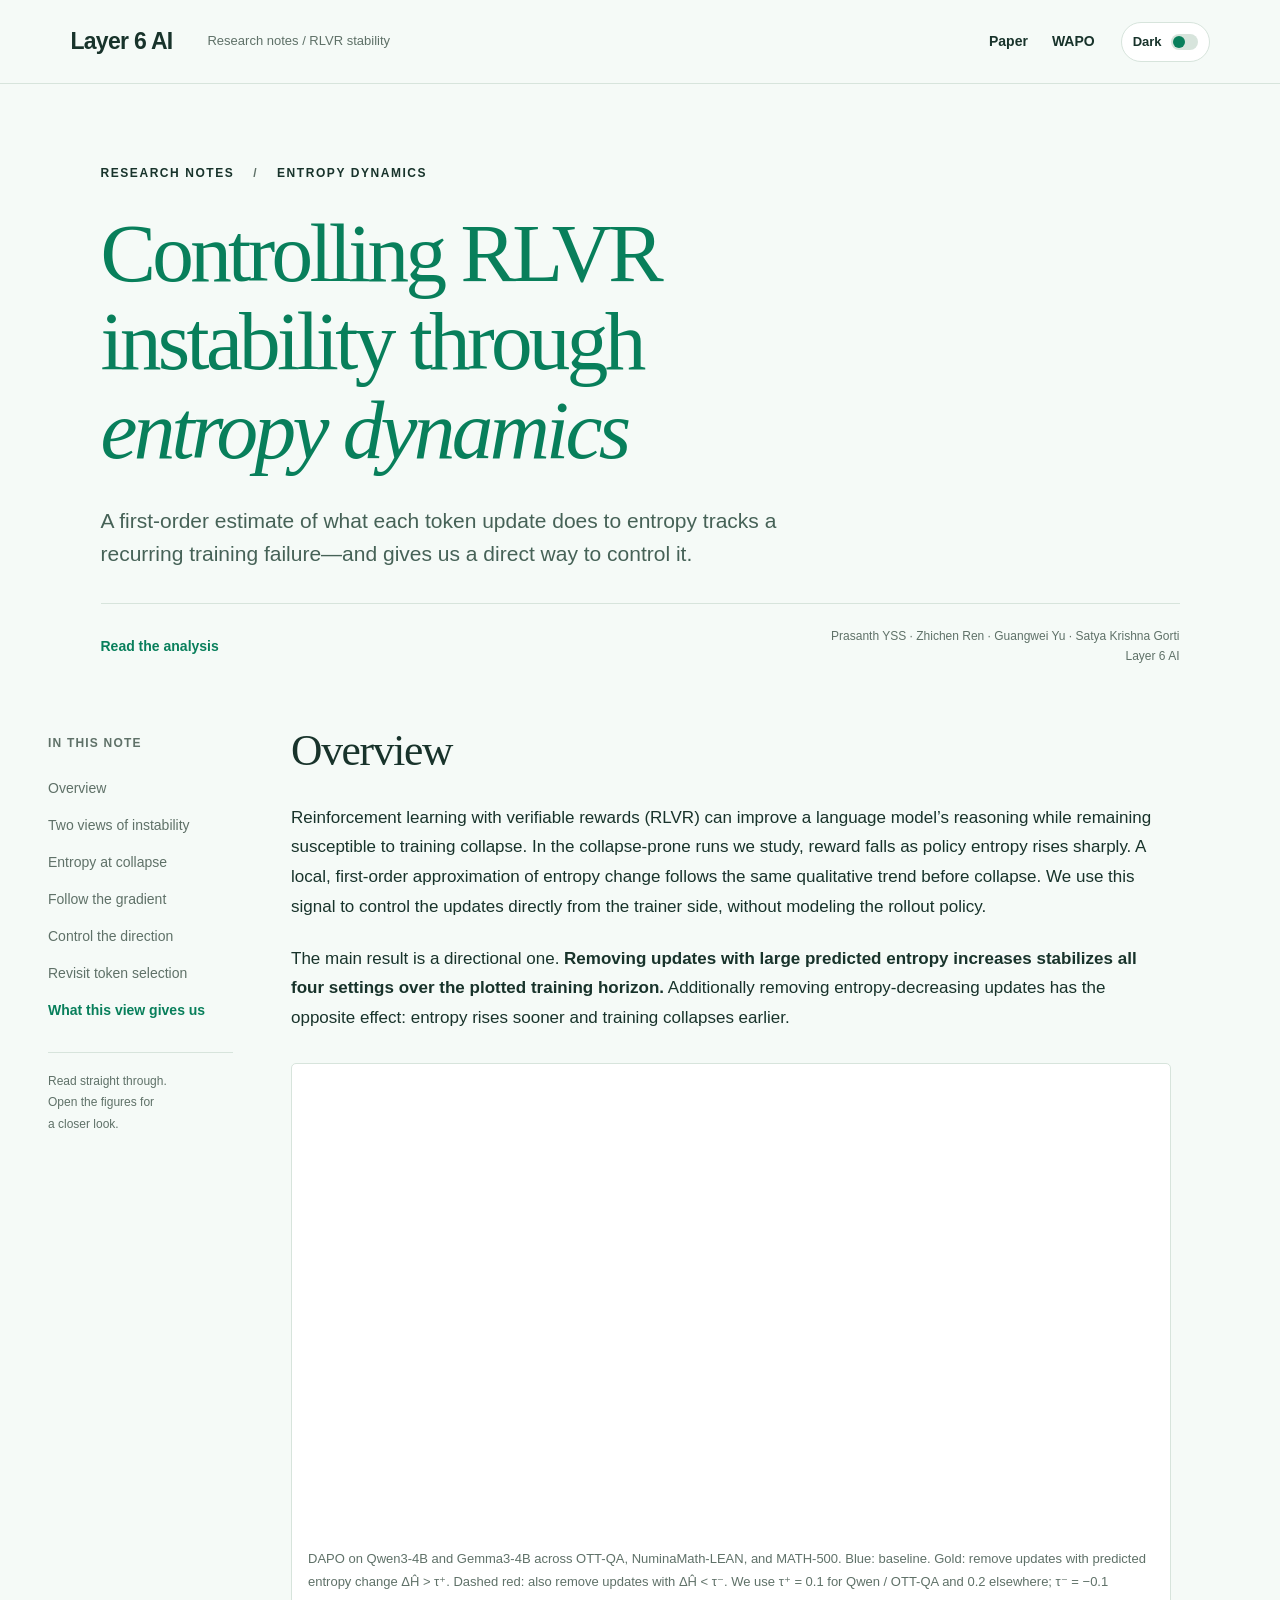
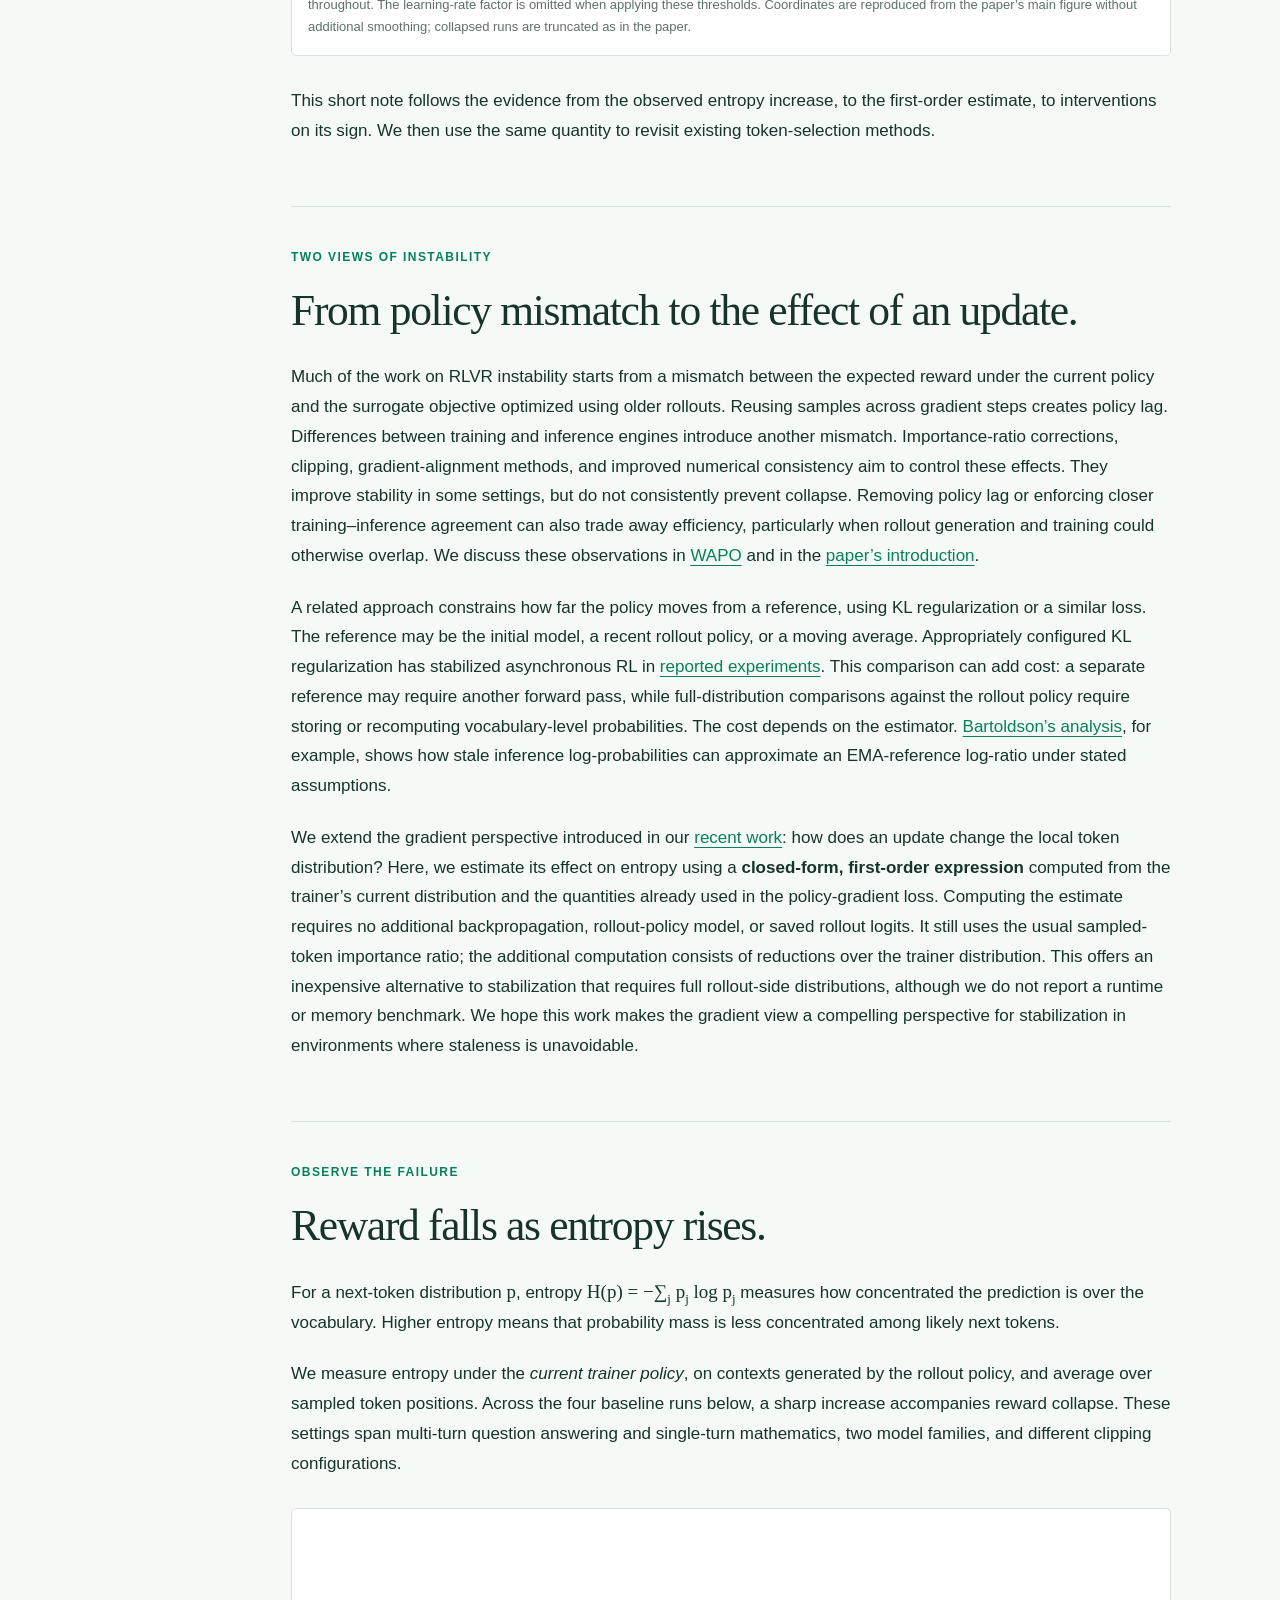
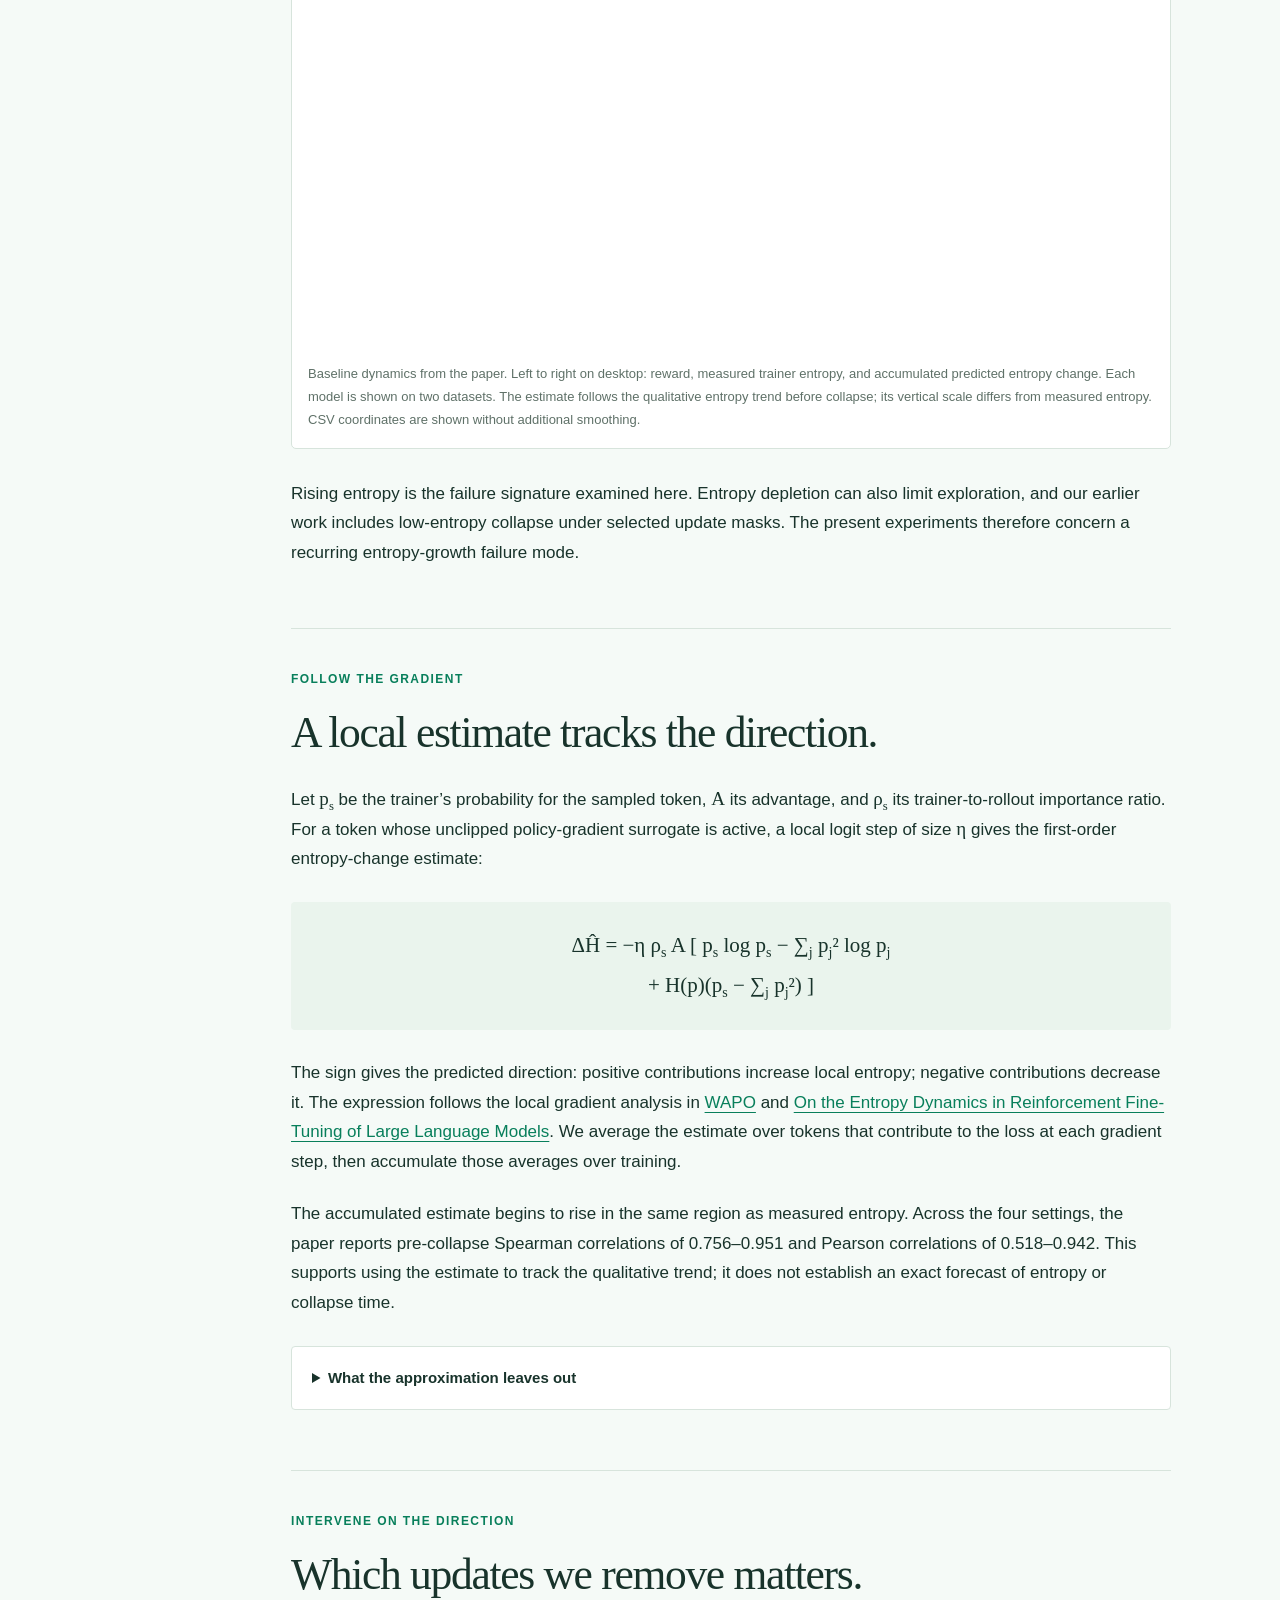
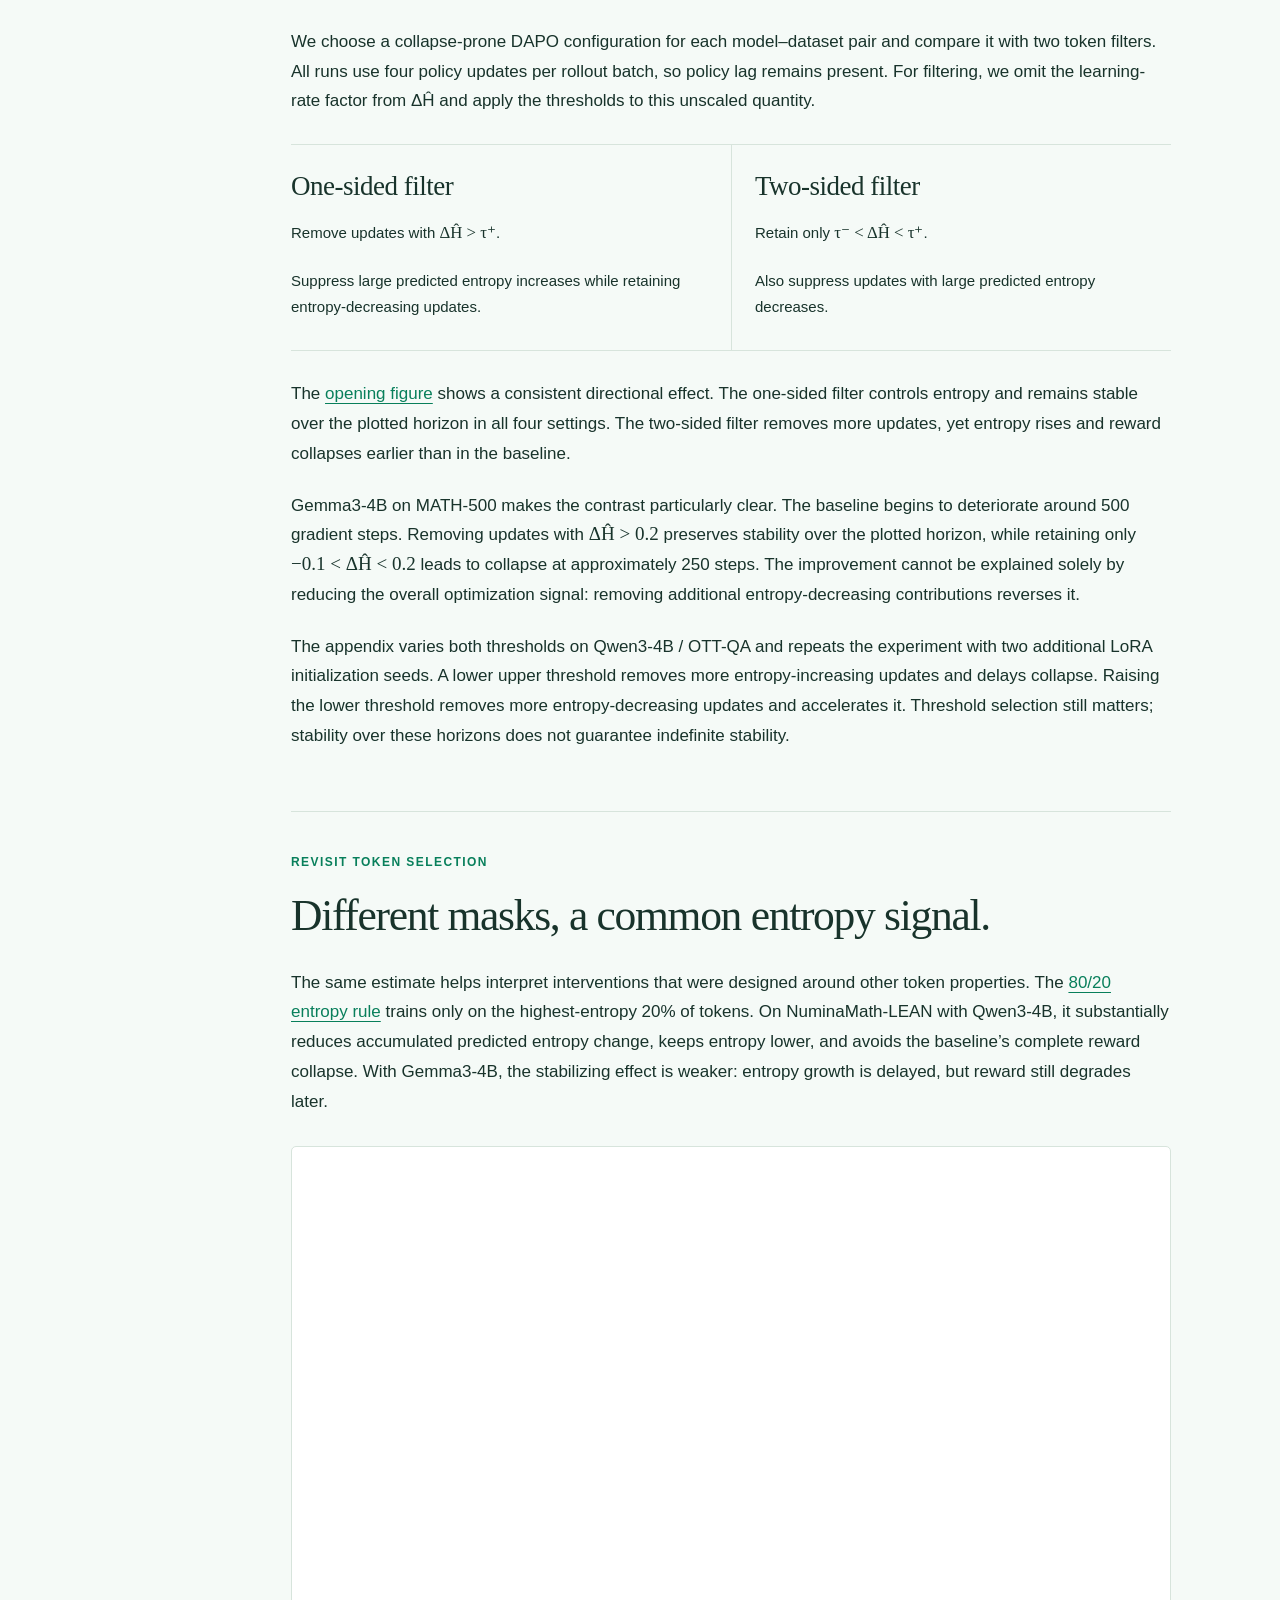
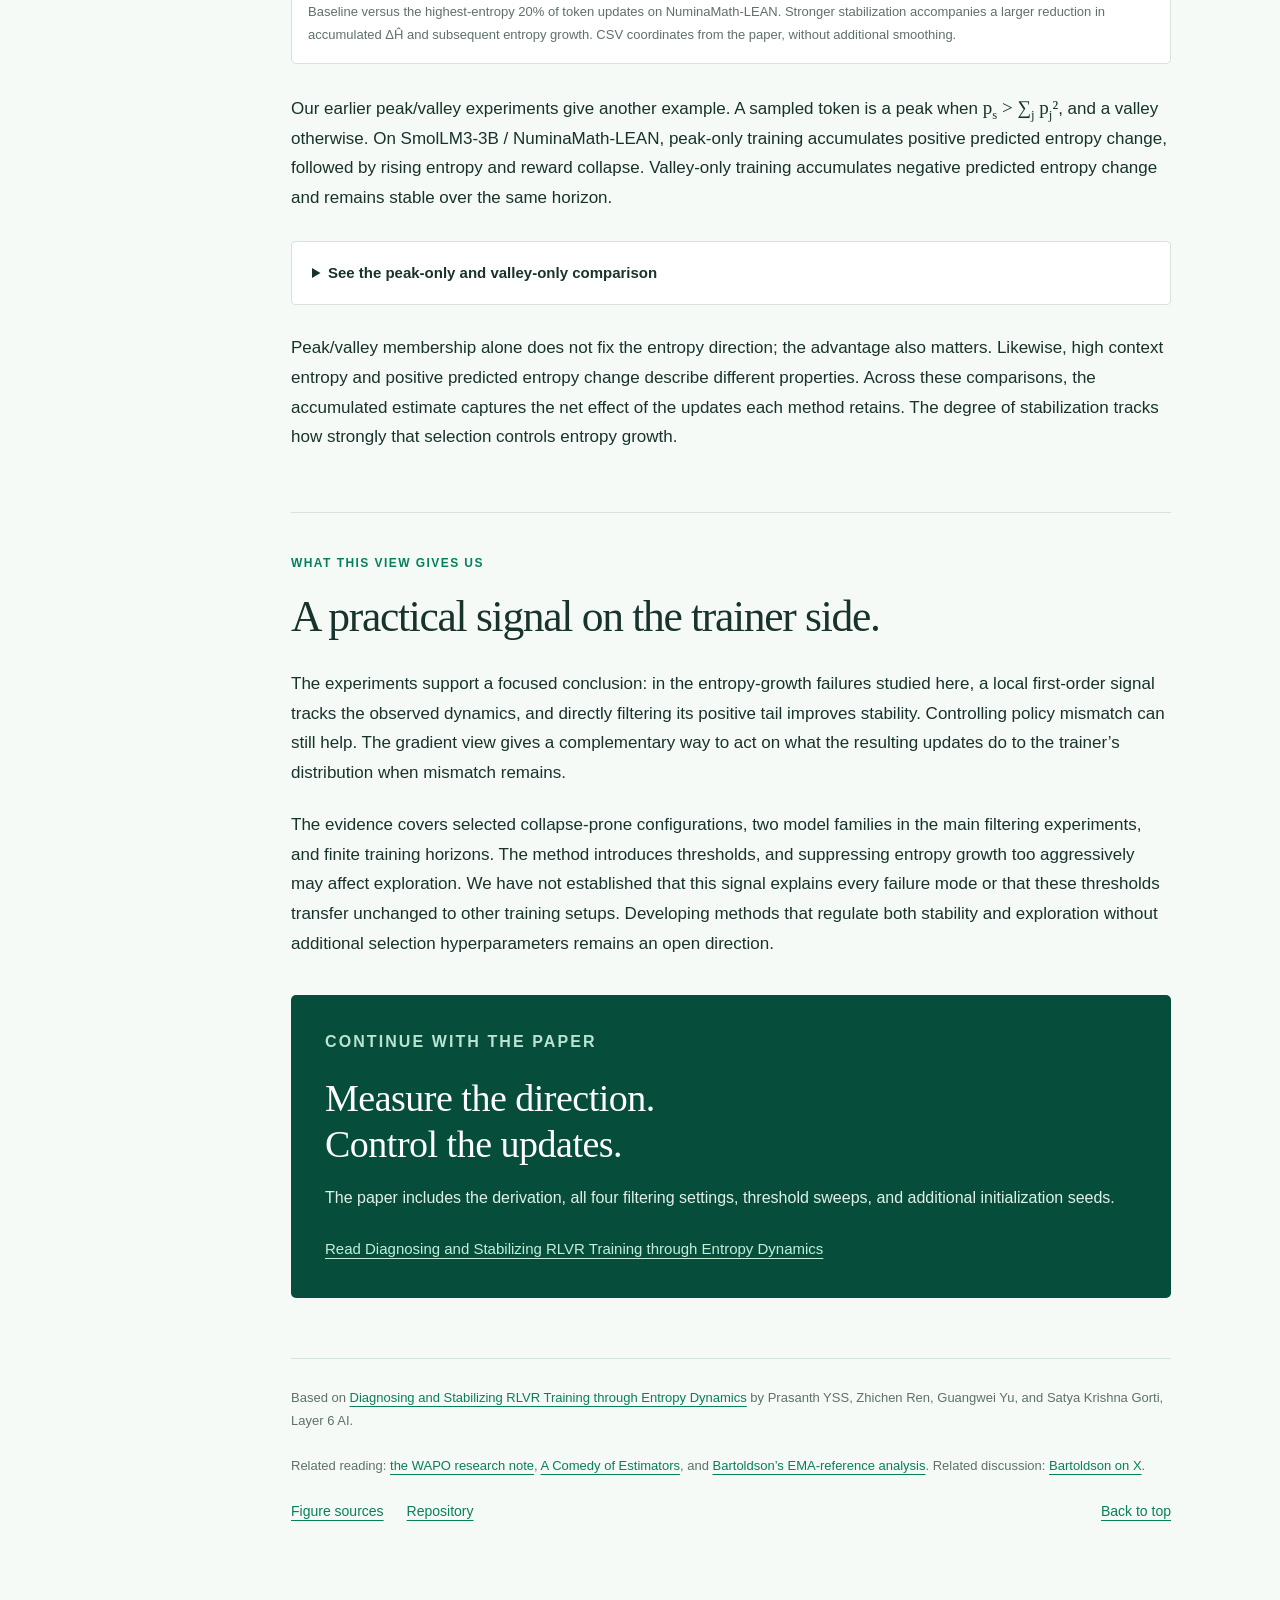
==== docs/entropy_control/index.html @ 4741f660 "Add entropy dynamics research blog post" ====
<!DOCTYPE html>
<html lang="en">
<head>
  <meta charset="utf-8">
  <meta name="viewport" content="width=device-width, initial-scale=1">
  <meta name="theme-color" content="#f5faf7">
  <meta name="description" content="A local, first-order entropy-change estimate tracks a recurring RLVR failure mode and gives a direct way to control it from the trainer side.">
  <meta property="og:title" content="Controlling RLVR instability through entropy dynamics · Layer 6 AI">
  <meta property="og:description" content="Measure what token updates do to entropy, then intervene on the updates that destabilize training.">
  <title>Controlling RLVR instability through entropy dynamics · Layer 6 AI</title>
  <script src="theme.js"></script>
  <link rel="stylesheet" href="styles.css">
  <script defer src="script.js"></script>
</head>
<body>
<a class="skip-link" href="#story">Skip to the story</a>
<header class="site-header">
  <a class="wordmark" href="#top" aria-label="Entropy dynamics home">Layer 6 AI</a>
  <span class="header-note">Research notes / RLVR stability</span>
  <div class="header-actions">
    <nav aria-label="Resources"><a href="assets/paper.pdf">Paper</a><a href="../wapo_page/">WAPO</a></nav>
    <button class="theme-toggle" id="theme-toggle" type="button" role="switch" aria-label="Dark mode" aria-checked="false" hidden>Dark <span aria-hidden="true" class="theme-toggle-track"></span></button>
  </div>
</header>
<div class="reading-progress" aria-hidden="true"><div id="progress"></div></div>
<main id="top">
  <div class="hero">
    <p class="eyebrow">RESEARCH NOTES <span>/</span> ENTROPY DYNAMICS</p>
    <h1>Controlling RLVR<br>instability through<br><em>entropy dynamics</em></h1>
    <p class="standfirst">A first-order estimate of what each token update does to entropy tracks a recurring training failure—and gives us a direct way to control it.</p>
    <div class="hero-bottom"><a class="text-link" href="#overview">Read the analysis</a><span>Prasanth YSS · Zhichen Ren · Guangwei Yu · Satya Krishna Gorti<br>Layer 6 AI</span></div>
  </div>
  <div class="page-grid" id="story">
    <aside class="story-nav">
      <nav aria-label="Story sections">
        <p>IN THIS NOTE</p>
        <a href="#overview">Overview</a>
        <a href="#background">Two views of instability</a>
        <a href="#collapse">Entropy at collapse</a>
        <a href="#estimate">Follow the gradient</a>
        <a href="#control">Control the direction</a>
        <a href="#existing-methods">Revisit token selection</a>
        <a href="#discussion">What this view gives us</a>
      </nav>
      <p class="nav-foot">Read straight through.<br>Open the figures for<br>a closer look.</p>
    </aside>
    <article>
      <section id="overview" class="overview" aria-labelledby="overview-title">
        <h2 id="overview-title">Overview</h2>
        <p>Reinforcement learning with verifiable rewards (RLVR) can improve a language model’s reasoning while remaining susceptible to training collapse. In the collapse-prone runs we study, reward falls as policy entropy rises sharply. A local, first-order approximation of entropy change follows the same qualitative trend before collapse. We use this signal to control the updates directly from the trainer side, without modeling the rollout policy.</p>
        <p>The main result is a directional one. <strong>Removing updates with large predicted entropy increases stabilizes all four settings over the plotted training horizon.</strong> Additionally removing entropy-decreasing updates has the opposite effect: entropy rises sooner and training collapses earlier.</p>
        <figure id="main-result">
          <a class="figure-link" href="assets/figures/thresholds.svg" target="_blank" rel="noreferrer" aria-label="Open all four threshold experiments at full size">
            <picture><source media="(max-width: 650px)" srcset="assets/figures/thresholds-mobile.svg"><img src="assets/figures/thresholds.svg" width="1400" height="750" fetchpriority="high" alt="Reward and trainer entropy in four DAPO settings. The one-sided filter preserves reward and controls entropy, while the two-sided filter collapses earlier than the baseline."></picture>
          </a>
          <figcaption>DAPO on Qwen3-4B and Gemma3-4B across OTT-QA, NuminaMath-LEAN, and MATH-500. Blue: baseline. Gold: remove updates with predicted entropy change ΔĤ &gt; τ⁺. Dashed red: also remove updates with ΔĤ &lt; τ⁻. We use τ⁺ = 0.1 for Qwen / OTT-QA and 0.2 elsewhere; τ⁻ = −0.1 throughout. The learning-rate factor is omitted when applying these thresholds. Coordinates are reproduced from the paper’s main figure without additional smoothing; collapsed runs are truncated as in the paper.</figcaption>
        </figure>
        <p>This short note follows the evidence from the observed entropy increase, to the first-order estimate, to interventions on its sign. We then use the same quantity to revisit existing token-selection methods.</p>
      </section>

      <section id="background" class="chapter" aria-labelledby="background-title">
        <p class="chapter-label">TWO VIEWS OF INSTABILITY</p>
        <h2 id="background-title">From policy mismatch to the effect of an update.</h2>
        <p>Much of the work on RLVR instability starts from a mismatch between the expected reward under the current policy and the surrogate objective optimized using older rollouts. Reusing samples across gradient steps creates policy lag. Differences between training and inference engines introduce another mismatch. Importance-ratio corrections, clipping, gradient-alignment methods, and improved numerical consistency aim to control these effects. They improve stability in some settings, but do not consistently prevent collapse. Removing policy lag or enforcing closer training–inference agreement can also trade away efficiency, particularly when rollout generation and training could otherwise overlap. We discuss these observations in <a href="../wapo_page/#background">WAPO</a> and in the <a href="assets/paper.pdf#page=1">paper’s introduction</a>.</p>
        <p>A related approach constrains how far the policy moves from a reference, using KL regularization or a similar loss. The reference may be the initial model, a recent rollout policy, or a moving average. Appropriately configured KL regularization has stabilized asynchronous RL in <a href="https://arxiv.org/abs/2512.21852">reported experiments</a>. This comparison can add cost: a separate reference may require another forward pass, while full-distribution comparisons against the rollout policy require storing or recomputing vocabulary-level probabilities. The cost depends on the estimator. <a href="https://brianbartoldson.wordpress.com/2026/05/04/cheaply-approximating-kl-against-an-ema-an-async-rl-hack/">Bartoldson’s analysis</a>, for example, shows how stale inference log-probabilities can approximate an EMA-reference log-ratio under stated assumptions.</p>
        <p>We extend the gradient perspective introduced in our <a href="../wapo_page/">recent work</a>: how does an update change the local token distribution? Here, we estimate its effect on entropy using a <strong>closed-form, first-order expression</strong> computed from the trainer’s current distribution and the quantities already used in the policy-gradient loss. Computing the estimate requires no additional backpropagation, rollout-policy model, or saved rollout logits. It still uses the usual sampled-token importance ratio; the additional computation consists of reductions over the trainer distribution. This offers an inexpensive alternative to stabilization that requires full rollout-side distributions, although we do not report a runtime or memory benchmark. We hope this work makes the gradient view a compelling perspective for stabilization in environments where staleness is unavoidable.</p>
      </section>

      <section id="collapse" class="chapter" aria-labelledby="collapse-title">
        <p class="chapter-label">OBSERVE THE FAILURE</p>
        <h2 id="collapse-title">Reward falls as entropy rises.</h2>
        <p>For a next-token distribution <span class="inline-math">p</span>, entropy <span class="inline-math">H(p) = −∑<sub>j</sub> p<sub>j</sub> log p<sub>j</sub></span> measures how concentrated the prediction is over the vocabulary. Higher entropy means that probability mass is less concentrated among likely next tokens.</p>
        <p>We measure entropy under the <em>current trainer policy</em>, on contexts generated by the rollout policy, and average over sampled token positions. Across the four baseline runs below, a sharp increase accompanies reward collapse. These settings span multi-turn question answering and single-turn mathematics, two model families, and different clipping configurations.</p>
        <figure>
          <a class="figure-link" href="assets/figures/dynamics.svg" target="_blank" rel="noreferrer" aria-label="Open reward, entropy, and first-order dynamics at full size">
            <picture><source media="(max-width: 650px)" srcset="assets/figures/dynamics-mobile.svg"><img src="assets/figures/dynamics.svg" width="1400" height="700" loading="lazy" alt="Baseline reward, measured trainer entropy, and accumulated first-order entropy change for Qwen3-4B and Gemma3-4B. The accumulated estimate turns upward in the region where entropy begins to rise."></picture>
          </a>
          <figcaption>Baseline dynamics from the paper. Left to right on desktop: reward, measured trainer entropy, and accumulated predicted entropy change. Each model is shown on two datasets. The estimate follows the qualitative entropy trend before collapse; its vertical scale differs from measured entropy. CSV coordinates are shown without additional smoothing.</figcaption>
        </figure>
        <p>Rising entropy is the failure signature examined here. Entropy depletion can also limit exploration, and our earlier work includes low-entropy collapse under selected update masks. The present experiments therefore concern a recurring entropy-growth failure mode.</p>
      </section>

      <section id="estimate" class="chapter" aria-labelledby="estimate-title">
        <p class="chapter-label">FOLLOW THE GRADIENT</p>
        <h2 id="estimate-title">A local estimate tracks the direction.</h2>
        <p>Let <span class="inline-math">p<sub>s</sub></span> be the trainer’s probability for the sampled token, <span class="inline-math">A</span> its advantage, and <span class="inline-math">ρ<sub>s</sub></span> its trainer-to-rollout importance ratio. For a token whose unclipped policy-gradient surrogate is active, a local logit step of size <span class="inline-math">η</span> gives the first-order entropy-change estimate:</p>
        <div class="equation" role="math" aria-label="Predicted entropy change equals minus eta times rho s times A, multiplied by p s log p s minus the sum over j of p j squared log p j, plus entropy H of p times p s minus the sum over j of p j squared.">
          <span>ΔĤ = −η ρ<sub>s</sub> A [ p<sub>s</sub> log p<sub>s</sub> − ∑<sub>j</sub> p<sub>j</sub>² log p<sub>j</sub><br> + H(p)(p<sub>s</sub> − ∑<sub>j</sub> p<sub>j</sub>²) ]</span>
        </div>
        <p>The sign gives the predicted direction: positive contributions increase local entropy; negative contributions decrease it. The expression follows the local gradient analysis in <a href="https://arxiv.org/abs/2606.16154">WAPO</a> and <a href="https://arxiv.org/abs/2602.03392">On the Entropy Dynamics in Reinforcement Fine-Tuning of Large Language Models</a>. We average the estimate over tokens that contribute to the loss at each gradient step, then accumulate those averages over training.</p>
        <p>The accumulated estimate begins to rise in the same region as measured entropy. Across the four settings, the paper reports pre-collapse Spearman correlations of 0.756–0.951 and Pearson correlations of 0.518–0.942. This supports using the estimate to track the qualitative trend; it does not establish an exact forecast of entropy or collapse time.</p>
        <details>
          <summary>What the approximation leaves out</summary>
          <div class="details-body">
            <p>The derivation treats logits at each sampled context locally. Transformer parameters are shared across tokens and contexts, so a minibatch update introduces interactions that this calculation omits. It also holds the sampled contexts fixed and does not model how future rollouts change the context distribution. Higher-order effects, momentum, adaptive preconditioning, and weight decay are absent.</p>
            <p>These are material approximations. We use ΔĤ as a tractable estimate of direction and relative magnitude. The empirical question is whether that estimate remains useful despite the omitted interactions. The tracking curves and filtering experiments provide evidence that it does in the settings studied. The derivation and aggregation rule appear in <a href="assets/paper.pdf">the paper’s appendix</a>.</p>
          </div>
        </details>
      </section>

      <section id="control" class="chapter" aria-labelledby="control-title">
        <p class="chapter-label">INTERVENE ON THE DIRECTION</p>
        <h2 id="control-title">Which updates we remove matters.</h2>
        <p>We choose a collapse-prone DAPO configuration for each model–dataset pair and compare it with two token filters. All runs use four policy updates per rollout batch, so policy lag remains present. For filtering, we omit the learning-rate factor from ΔĤ and apply the thresholds to this unscaled quantity.</p>
        <div class="filter-comparison">
          <div><h3>One-sided filter</h3><p>Remove updates with <span class="inline-math">ΔĤ &gt; τ⁺</span>.</p><p>Suppress large predicted entropy increases while retaining entropy-decreasing updates.</p></div>
          <div><h3>Two-sided filter</h3><p>Retain only <span class="inline-math">τ⁻ &lt; ΔĤ &lt; τ⁺</span>.</p><p>Also suppress updates with large predicted entropy decreases.</p></div>
        </div>
        <p>The <a href="#main-result">opening figure</a> shows a consistent directional effect. The one-sided filter controls entropy and remains stable over the plotted horizon in all four settings. The two-sided filter removes more updates, yet entropy rises and reward collapses earlier than in the baseline.</p>
        <p>Gemma3-4B on MATH-500 makes the contrast particularly clear. The baseline begins to deteriorate around 500 gradient steps. Removing updates with <span class="inline-math">ΔĤ &gt; 0.2</span> preserves stability over the plotted horizon, while retaining only <span class="inline-math">−0.1 &lt; ΔĤ &lt; 0.2</span> leads to collapse at approximately 250 steps. The improvement cannot be explained solely by reducing the overall optimization signal: removing additional entropy-decreasing contributions reverses it.</p>
        <p>The appendix varies both thresholds on Qwen3-4B / OTT-QA and repeats the experiment with two additional LoRA initialization seeds. A lower upper threshold removes more entropy-increasing updates and delays collapse. Raising the lower threshold removes more entropy-decreasing updates and accelerates it. Threshold selection still matters; stability over these horizons does not guarantee indefinite stability.</p>
      </section>

      <section id="existing-methods" class="chapter" aria-labelledby="methods-title">
        <p class="chapter-label">REVISIT TOKEN SELECTION</p>
        <h2 id="methods-title">Different masks, a common entropy signal.</h2>
        <p>The same estimate helps interpret interventions that were designed around other token properties. The <a href="https://arxiv.org/abs/2506.01939">80/20 entropy rule</a> trains only on the highest-entropy 20% of tokens. On NuminaMath-LEAN with Qwen3-4B, it substantially reduces accumulated predicted entropy change, keeps entropy lower, and avoids the baseline’s complete reward collapse. With Gemma3-4B, the stabilizing effect is weaker: entropy growth is delayed, but reward still degrades later.</p>
        <figure>
          <a class="figure-link" href="assets/figures/high-entropy-tokens.svg" target="_blank" rel="noreferrer" aria-label="Open the high-entropy token selection comparison at full size">
            <picture><source media="(max-width: 650px)" srcset="assets/figures/high-entropy-tokens-mobile.svg"><img src="assets/figures/high-entropy-tokens.svg" width="1400" height="700" loading="lazy" alt="The highest-entropy 20 percent token filter controls predicted entropy growth more strongly for Qwen than Gemma, alongside a stronger stabilization effect."></picture>
          </a>
          <figcaption>Baseline versus the highest-entropy 20% of token updates on NuminaMath-LEAN. Stronger stabilization accompanies a larger reduction in accumulated ΔĤ and subsequent entropy growth. CSV coordinates from the paper, without additional smoothing.</figcaption>
        </figure>
        <p>Our earlier peak/valley experiments give another example. A sampled token is a peak when <span class="inline-math">p<sub>s</sub> &gt; ∑<sub>j</sub> p<sub>j</sub>²</span>, and a valley otherwise. On SmolLM3-3B / NuminaMath-LEAN, peak-only training accumulates positive predicted entropy change, followed by rising entropy and reward collapse. Valley-only training accumulates negative predicted entropy change and remains stable over the same horizon.</p>
        <details>
          <summary>See the peak-only and valley-only comparison</summary>
          <div class="details-body">
            <figure>
              <a class="figure-link" href="assets/figures/peak-valley.svg" target="_blank" rel="noreferrer" aria-label="Open the peak and valley comparison at full size">
                <picture><source media="(max-width: 650px)" srcset="assets/figures/peak-valley-mobile.svg"><img src="assets/figures/peak-valley.svg" width="1400" height="350" loading="lazy" alt="Peak-only training accumulates positive predicted entropy change and collapses, while valley-only training accumulates negative predicted entropy change and stays stable."></picture>
              </a>
              <figcaption>SmolLM3-3B on NuminaMath-LEAN, retaining only peaks or only valleys. The accumulated estimate captures the net entropy effect of each mask. CSV coordinates from the paper, without additional smoothing.</figcaption>
            </figure>
          </div>
        </details>
        <p>Peak/valley membership alone does not fix the entropy direction; the advantage also matters. Likewise, high context entropy and positive predicted entropy change describe different properties. Across these comparisons, the accumulated estimate captures the net effect of the updates each method retains. The degree of stabilization tracks how strongly that selection controls entropy growth.</p>
      </section>

      <section id="discussion" class="chapter" aria-labelledby="discussion-title">
        <p class="chapter-label">WHAT THIS VIEW GIVES US</p>
        <h2 id="discussion-title">A practical signal on the trainer side.</h2>
        <p>The experiments support a focused conclusion: in the entropy-growth failures studied here, a local first-order signal tracks the observed dynamics, and directly filtering its positive tail improves stability. Controlling policy mismatch can still help. The gradient view gives a complementary way to act on what the resulting updates do to the trainer’s distribution when mismatch remains.</p>
        <p>The evidence covers selected collapse-prone configurations, two model families in the main filtering experiments, and finite training horizons. The method introduces thresholds, and suppressing entropy growth too aggressively may affect exploration. We have not established that this signal explains every failure mode or that these thresholds transfer unchanged to other training setups. Developing methods that regulate both stability and exploration without additional selection hyperparameters remains an open direction.</p>
        <div class="takeaway">
          <p class="eyebrow">CONTINUE WITH THE PAPER</p>
          <h3>Measure the direction.<br>Control the updates.</h3>
          <p>The paper includes the derivation, all four filtering settings, threshold sweeps, and additional initialization seeds.</p>
          <a href="assets/paper.pdf">Read Diagnosing and Stabilizing RLVR Training through Entropy Dynamics</a>
        </div>
      </section>
      <footer class="article-footer">
        <p>Based on <a href="assets/paper.pdf">Diagnosing and Stabilizing RLVR Training through Entropy Dynamics</a> by Prasanth YSS, Zhichen Ren, Guangwei Yu, and Satya Krishna Gorti, Layer 6 AI.</p>
        <p>Related reading: <a href="../wapo_page/">the WAPO research note</a>, <a href="https://arxiv.org/abs/2512.21852">A Comedy of Estimators</a>, and <a href="https://brianbartoldson.wordpress.com/2026/05/04/cheaply-approximating-kl-against-an-ema-an-async-rl-hack/">Bartoldson’s EMA-reference analysis</a>. Related discussion: <a href="https://x.com/bartoldson/status/2119541651953897489">Bartoldson on X</a>.</p>
        <div><a href="assets/data/provenance.json">Figure sources</a><a href="https://github.com/layer6ai-labs/wapo">Repository</a><a href="#top">Back to top</a></div>
      </footer>
    </article>
  </div>
</main>
</body>
</html>
---- docs/entropy_control/styles.css ----
:root {
  color-scheme: light;
  --paper: #f5faf7;
  --ink: #18332b;
  --muted: #5f7168;
  --secondary: #466257;
  --accent: #087f5b;
  --line: #d7e4dc;
  --surface: #fff;
  --soft: #eaf4ed;
  --serif: Georgia, 'Times New Roman', serif;
  --sans: Inter, 'Helvetica Neue', Arial, sans-serif;
}
:root[data-theme="dark"] {
  color-scheme: dark;
  --paper: #101d17;
  --ink: #e4eee7;
  --muted: #a4b8aa;
  --secondary: #c1d2c6;
  --accent: #67d7a5;
  --line: #304a3b;
  --surface: #172820;
  --soft: #1c3025;
}
* { box-sizing: border-box; }
html { scroll-behavior: smooth; scroll-padding-top: 35px; }
body { margin: 0; color: var(--ink); background: var(--paper); font: 17px/1.75 var(--sans); -webkit-font-smoothing: antialiased; }
a { color: var(--accent); text-underline-offset: 4px; text-decoration-thickness: 1px; }
a:hover { text-decoration-thickness: 2px; }
button, a, summary { -webkit-tap-highlight-color: transparent; }
:focus-visible { outline: 3px solid var(--accent); outline-offset: 5px; }
.skip-link { position: fixed; top: -90px; left: 16px; z-index: 20; background: var(--surface); padding: 12px 20px; }
.skip-link:focus { top: 10px; }
.site-header { min-height: 84px; max-width: 1440px; margin: auto; padding: 15px 5.5%; display: flex; align-items: center; gap: 35px; border-bottom: 1px solid var(--line); }
.wordmark { color: var(--ink); font-size: 23px; font-weight: 800; letter-spacing: -.7px; text-decoration: none; white-space: nowrap; }
.header-note { color: var(--muted); font-size: 13px; }
.header-actions { margin-left: auto; display: flex; align-items: center; gap: 26px; }
.header-actions nav { display: flex; gap: 24px; }
.header-actions nav a { color: var(--ink); font-size: 14px; font-weight: 600; text-decoration: none; }
.theme-toggle { display: inline-flex; align-items: center; gap: 9px; min-height: 40px; padding: 8px 11px; border: 1px solid var(--line); border-radius: 24px; background: var(--surface); color: var(--ink); font: 600 13px var(--sans); cursor: pointer; }
.theme-toggle-track { display: block; width: 27px; height: 16px; background: var(--line); border-radius: 12px; position: relative; }
.theme-toggle-track::after { content: ''; position: absolute; width: 12px; height: 12px; left: 2px; top: 2px; background: var(--accent); border-radius: 50%; }
[aria-checked="true"] .theme-toggle-track::after { left: 13px; }
.reading-progress { height: 3px; position: fixed; inset: 0 0 auto; z-index: 9; pointer-events: none; }
#progress { width: 0; height: 100%; background: var(--accent); }
.hero { max-width: 1135px; margin: auto; padding: 80px 28px 58px; }
.eyebrow { font-size: 12px; font-weight: 700; letter-spacing: .13em; line-height: 1.6; }
.eyebrow span { margin: 0 14px; color: var(--muted); }
h1 { font: 400 clamp(56px, 6.5vw, 88px)/1.06 var(--serif); letter-spacing: -3.7px; color: var(--accent); margin: 26px 0; }
h1 em { font-weight: 400; }
.standfirst { max-width: 750px; font-size: 21px; line-height: 1.6; color: var(--secondary); margin: 30px 0 32px; }
.hero-bottom { display: flex; align-items: center; justify-content: space-between; gap: 24px; border-top: 1px solid var(--line); padding-top: 22px; }
.text-link { font-size: 14px; font-weight: 600; text-decoration: none; }
.hero-bottom > span { color: var(--muted); text-align: right; font-size: 12px; line-height: 1.7; }
.page-grid { display: grid; grid-template-columns: 185px minmax(0, 880px); gap: 58px; max-width: 1240px; padding: 0 28px; margin: auto; }
.story-nav { position: sticky; top: 28px; align-self: start; padding-top: 8px; }
.story-nav nav > p { font-size: 12px; letter-spacing: .1em; color: var(--muted); font-weight: 700; margin-bottom: 16px; }
.story-nav a { display: block; color: var(--muted); padding: 8px 0; text-decoration: none; font-size: 14px; line-height: 1.5; }
.story-nav a[aria-current] { color: var(--accent); font-weight: 600; }
.nav-foot { color: var(--muted); font-size: 12px; line-height: 1.8; border-top: 1px solid var(--line); margin-top: 23px; padding-top: 18px; }
article { min-width: 0; }
p { margin: 0 0 22px; }
strong { font-weight: 650; }
h2 { font: 400 clamp(32px, 3.4vw, 44px)/1.17 var(--serif); letter-spacing: -1.3px; margin: 0 0 27px; }
h3 { font: 400 27px/1.2 var(--serif); margin: 0 0 17px; letter-spacing: -.5px; }
.chapter { border-top: 1px solid var(--line); padding-top: 40px; margin-top: 60px; }
.chapter-label { font-size: 12px; color: var(--accent); letter-spacing: .12em; font-weight: 600; margin-bottom: 17px; }
.inline-math { font: 1.12em var(--serif); }
sub, sup { font-size: .67em; line-height: 0; }
figure { border: 1px solid var(--line); border-radius: 5px; margin: 30px 0; padding: 16px; background: var(--surface); }
.figure-link { display: block; cursor: zoom-in; background: #fff; border-radius: 3px; }
figure picture { display: block; }
figure img { width: 100%; height: auto; display: block; }
figcaption { color: var(--muted); font-size: 13px; line-height: 1.75; margin-top: 15px; }
.equation { font: 21px/1.9 var(--serif); text-align: center; margin: 28px 0; padding: 24px 18px; border-radius: 4px; background: var(--soft); overflow-x: auto; }
.equation > span { display: inline-block; min-width: max-content; }
details { border: 1px solid var(--line); border-radius: 4px; margin: 28px 0; background: var(--surface); }
summary { cursor: pointer; padding: 18px 20px; font-size: 15px; font-weight: 600; }
.details-body { border-top: 1px solid var(--line); padding: 22px 20px 2px; }
.details-body p { font-size: 16px; }
.details-body figure { margin-top: 0; padding: 7px; }
.filter-comparison { display: grid; grid-template-columns: 1fr 1fr; border-block: 1px solid var(--line); margin: 28px 0; }
.filter-comparison > div { padding: 25px 23px 8px 0; }
.filter-comparison > div + div { border-left: 1px solid var(--line); padding-left: 23px; }
.filter-comparison p { font-size: 15px; }
.takeaway { background: #064e3b; color: #e0f0e7; border-radius: 5px; padding: 34px; margin-top: 36px; }
.takeaway > .eyebrow { color: #b8e4d1; }
.takeaway h3 { color: #fff; font-size: 38px; }
.takeaway p { font-size: 16px; }
.takeaway a { color: #c3efd9; font-size: 15px; }
.article-footer { margin-top: 60px; padding: 28px 0 55px; border-top: 1px solid var(--line); color: var(--muted); }
.article-footer p { font-size: 13px; }
.article-footer > div { display: flex; flex-wrap: wrap; gap: 23px; font-size: 14px; }
.article-footer > div a:last-child { margin-left: auto; }
[hidden] { display: none !important; }
::selection { background: #cdebdc; color: #18332b; }
@media (max-width: 1100px) {
  .page-grid { grid-template-columns: 160px minmax(0, 1fr); gap: 30px; }
  .header-note { display: none; }
  .hero { padding-top: 65px; }
}
@media (max-width: 800px) {
  .story-nav { display: none; }
  .page-grid { display: block; max-width: 780px; padding-inline: 24px; }
  .hero { max-width: 780px; padding: 54px 24px 38px; }
  h1 { font-size: clamp(45px, 8.5vw, 68px); letter-spacing: -2.5px; }
  .site-header { padding-inline: 24px; min-height: 72px; }
  .standfirst { font-size: 19px; }
}
@media (max-width: 520px) {
  body { font-size: 16px; }
  .hero { padding: 40px 19px 32px; }
  .eyebrow { font-size: 11px; letter-spacing: .09em; }
  .eyebrow span { margin-inline: 7px; }
  h1 { font-size: clamp(36px, 9.5vw, 49px); letter-spacing: -1.8px; }
  .standfirst { font-size: 17px; }
  .page-grid { padding-inline: 19px; }
  .hero-bottom { align-items: start; gap: 15px; }
  .hero-bottom > span { max-width: 200px; font-size: 11px; }
  .text-link { font-size: 13px; white-space: nowrap; }
  .site-header { padding-inline: 19px; gap: 12px; }
  .wordmark { font-size: 19px; }
  .header-actions { gap: 12px; }
  .header-actions nav { gap: 14px; }
  .header-actions nav a { font-size: 13px; }
  .theme-toggle { font-size: 12px; gap: 6px; padding: 8px; }
  .chapter { margin-top: 45px; padding-top: 30px; }
  h2 { font-size: 33px; letter-spacing: -.9px; }
  figure { padding: 8px; margin: 25px 0; }
  figcaption { font-size: 12px; margin: 12px 4px 3px; }
  .equation { font-size: 18px; padding: 20px 13px; }
  .filter-comparison { grid-template-columns: 1fr; }
  .filter-comparison > div { padding: 23px 0 4px; }
  .filter-comparison > div + div { border-left: 0; border-top: 1px solid var(--line); padding-left: 0; }
  .takeaway { padding: 28px 22px; }
  .takeaway h3 { font-size: 32px; }
  summary { padding: 16px; }
  .details-body { padding: 19px 14px 0; }
}
@media (prefers-reduced-motion: reduce) { html { scroll-behavior: auto; } }
@media print {
  :root, :root[data-theme="dark"] { color-scheme: light; --paper: white; --ink: #18332b; --muted: #5f7168; --secondary: #466257; --accent: #087f5b; --surface: white; --line: #d7e4dc; --soft: #eaf4ed; }
  .site-header, .story-nav, .reading-progress, .hero-bottom { display: none; }
  .hero { padding: 15px 0; }
  h1 { font-size: 45px; }
  .page-grid { display: block; padding: 0; }
  body { font-size: 11pt; }
  figure, .takeaway { break-inside: avoid; }
  .takeaway { background: white; color: var(--ink); border: 1px solid var(--line); }
  .takeaway h3, .takeaway > .eyebrow, .takeaway a { color: var(--accent); }
}
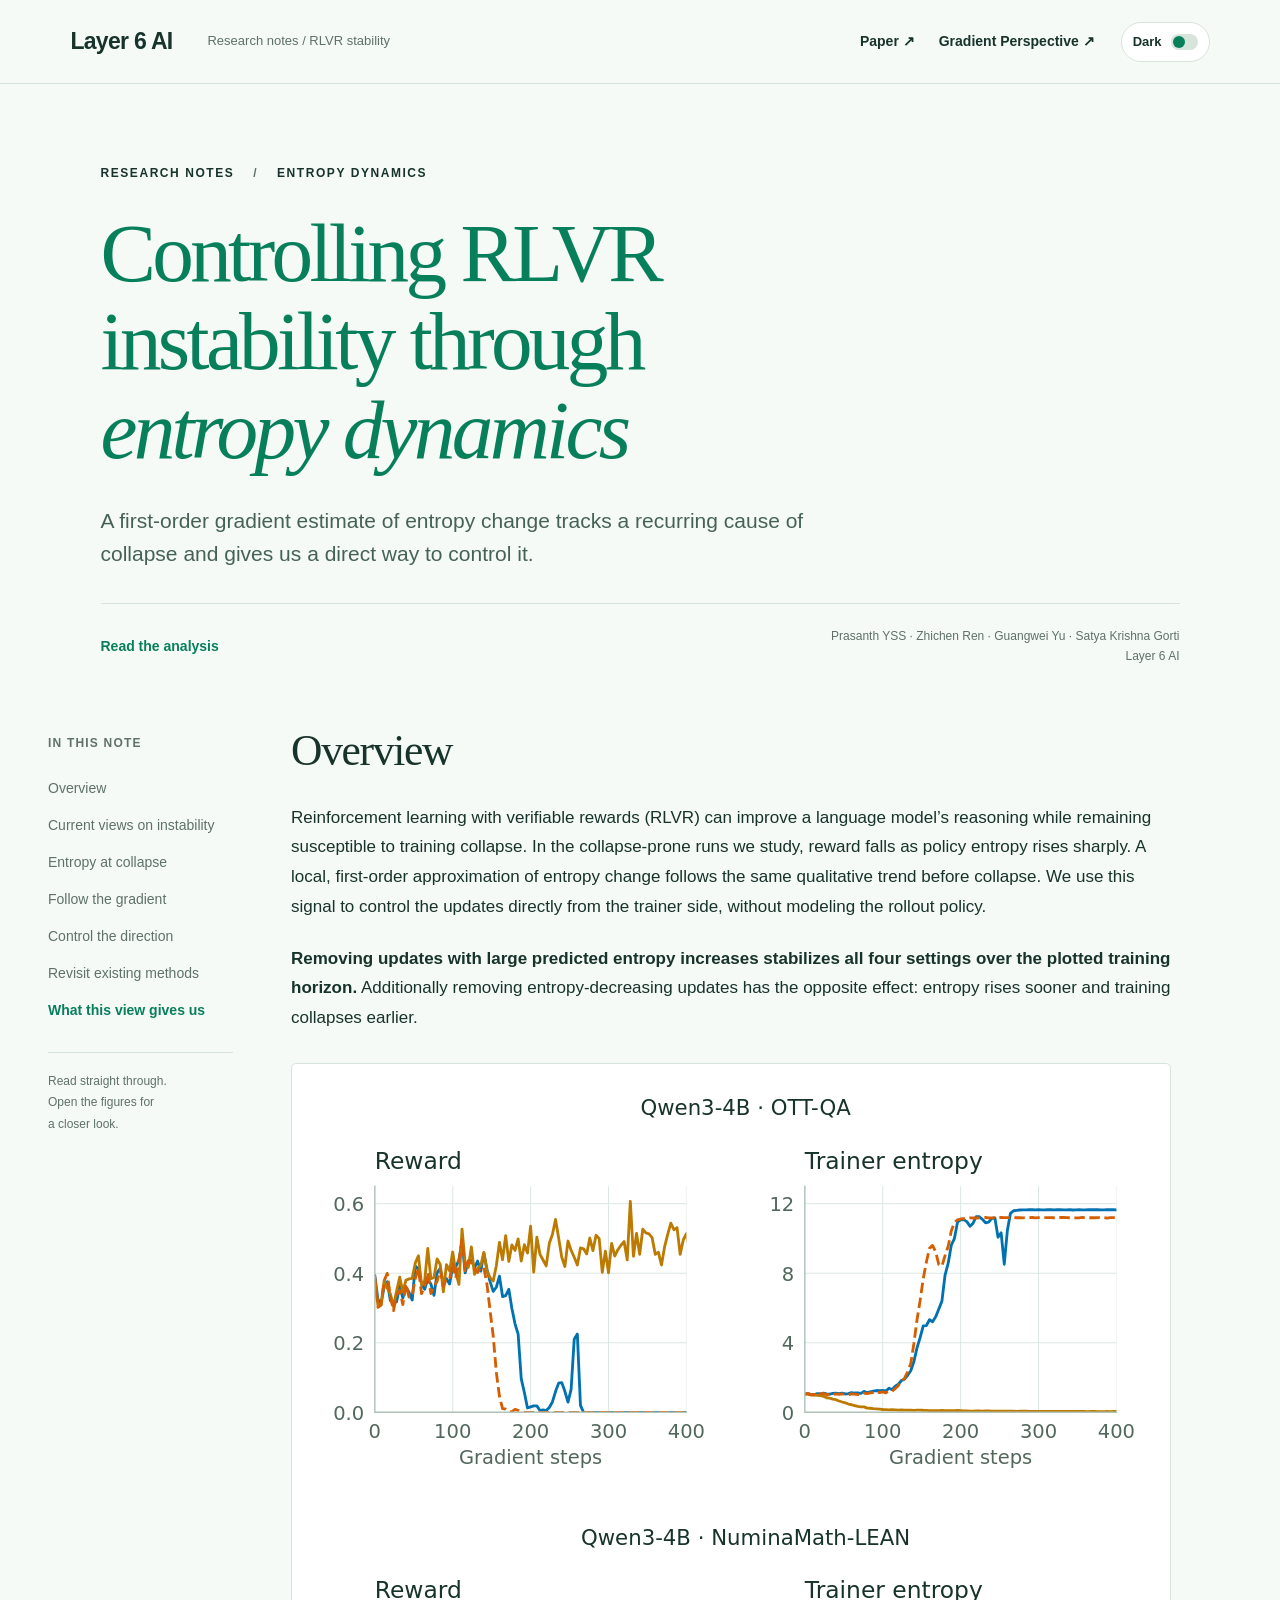
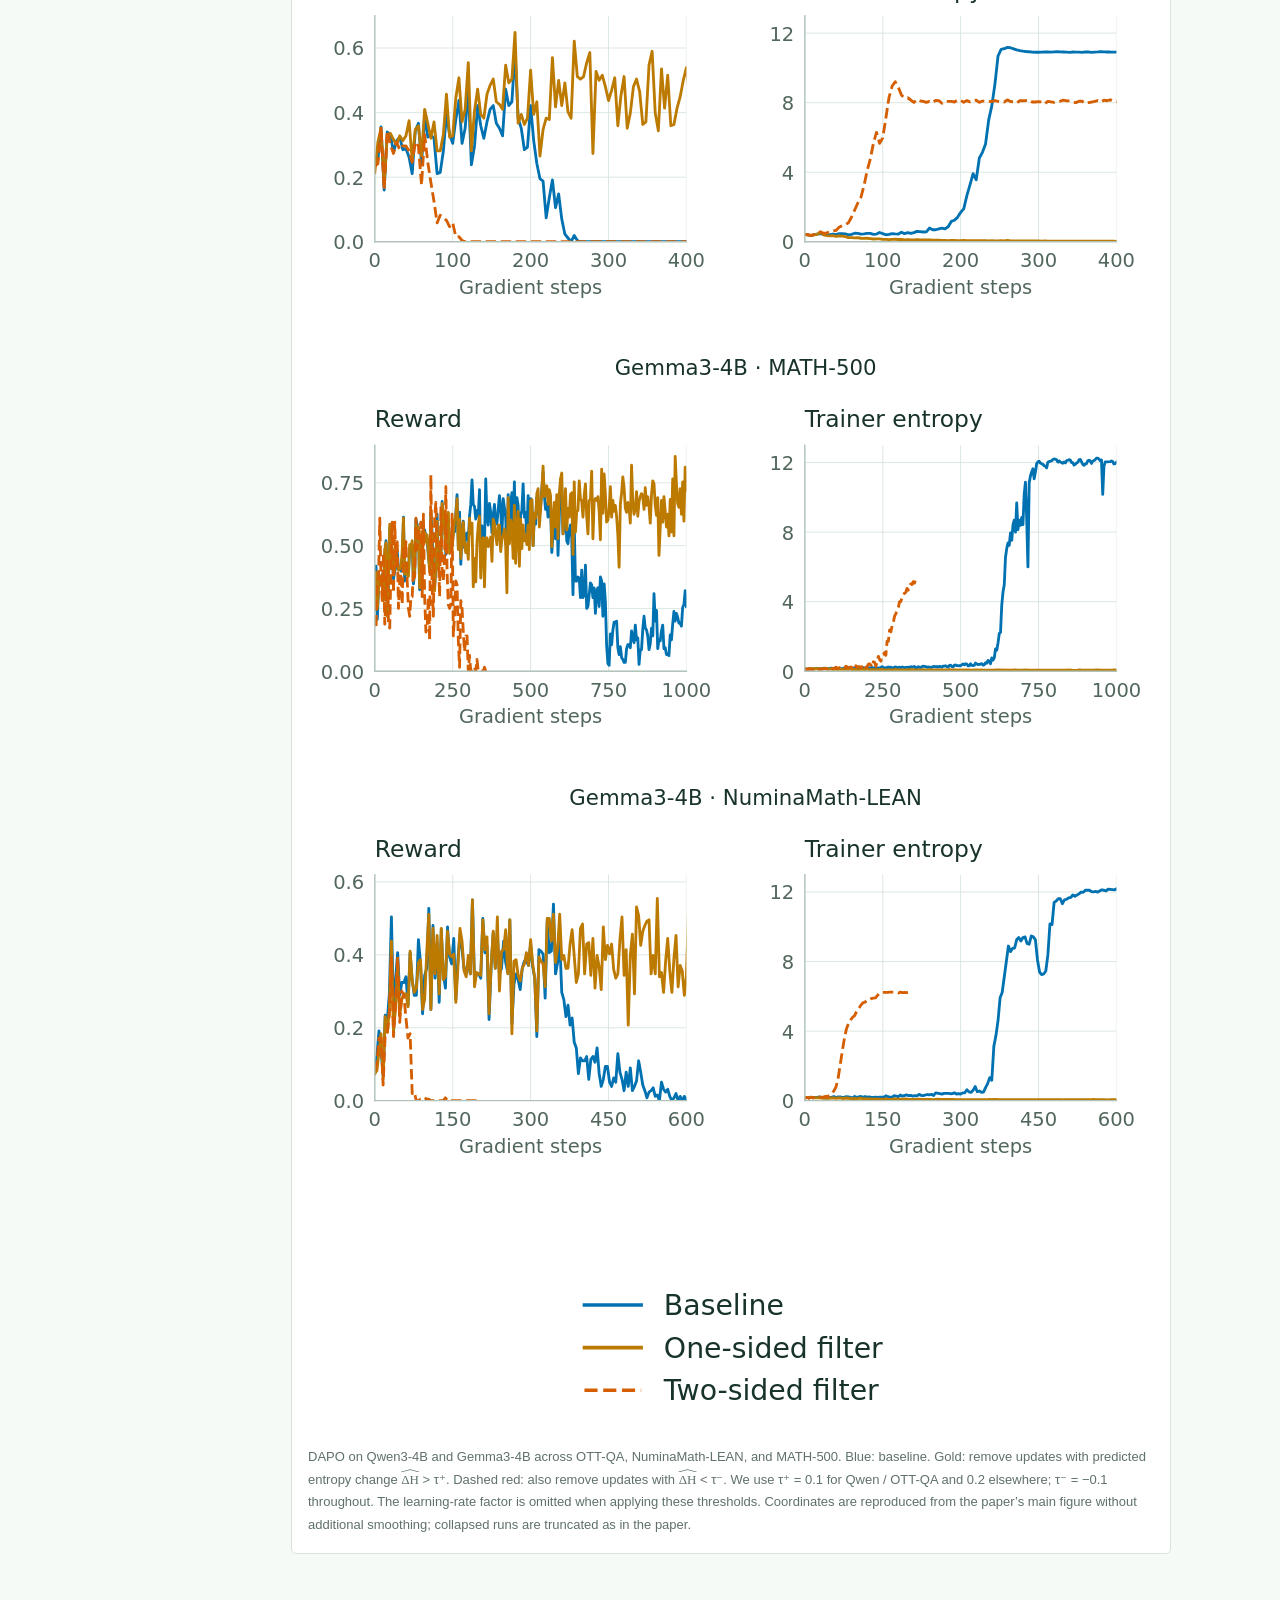
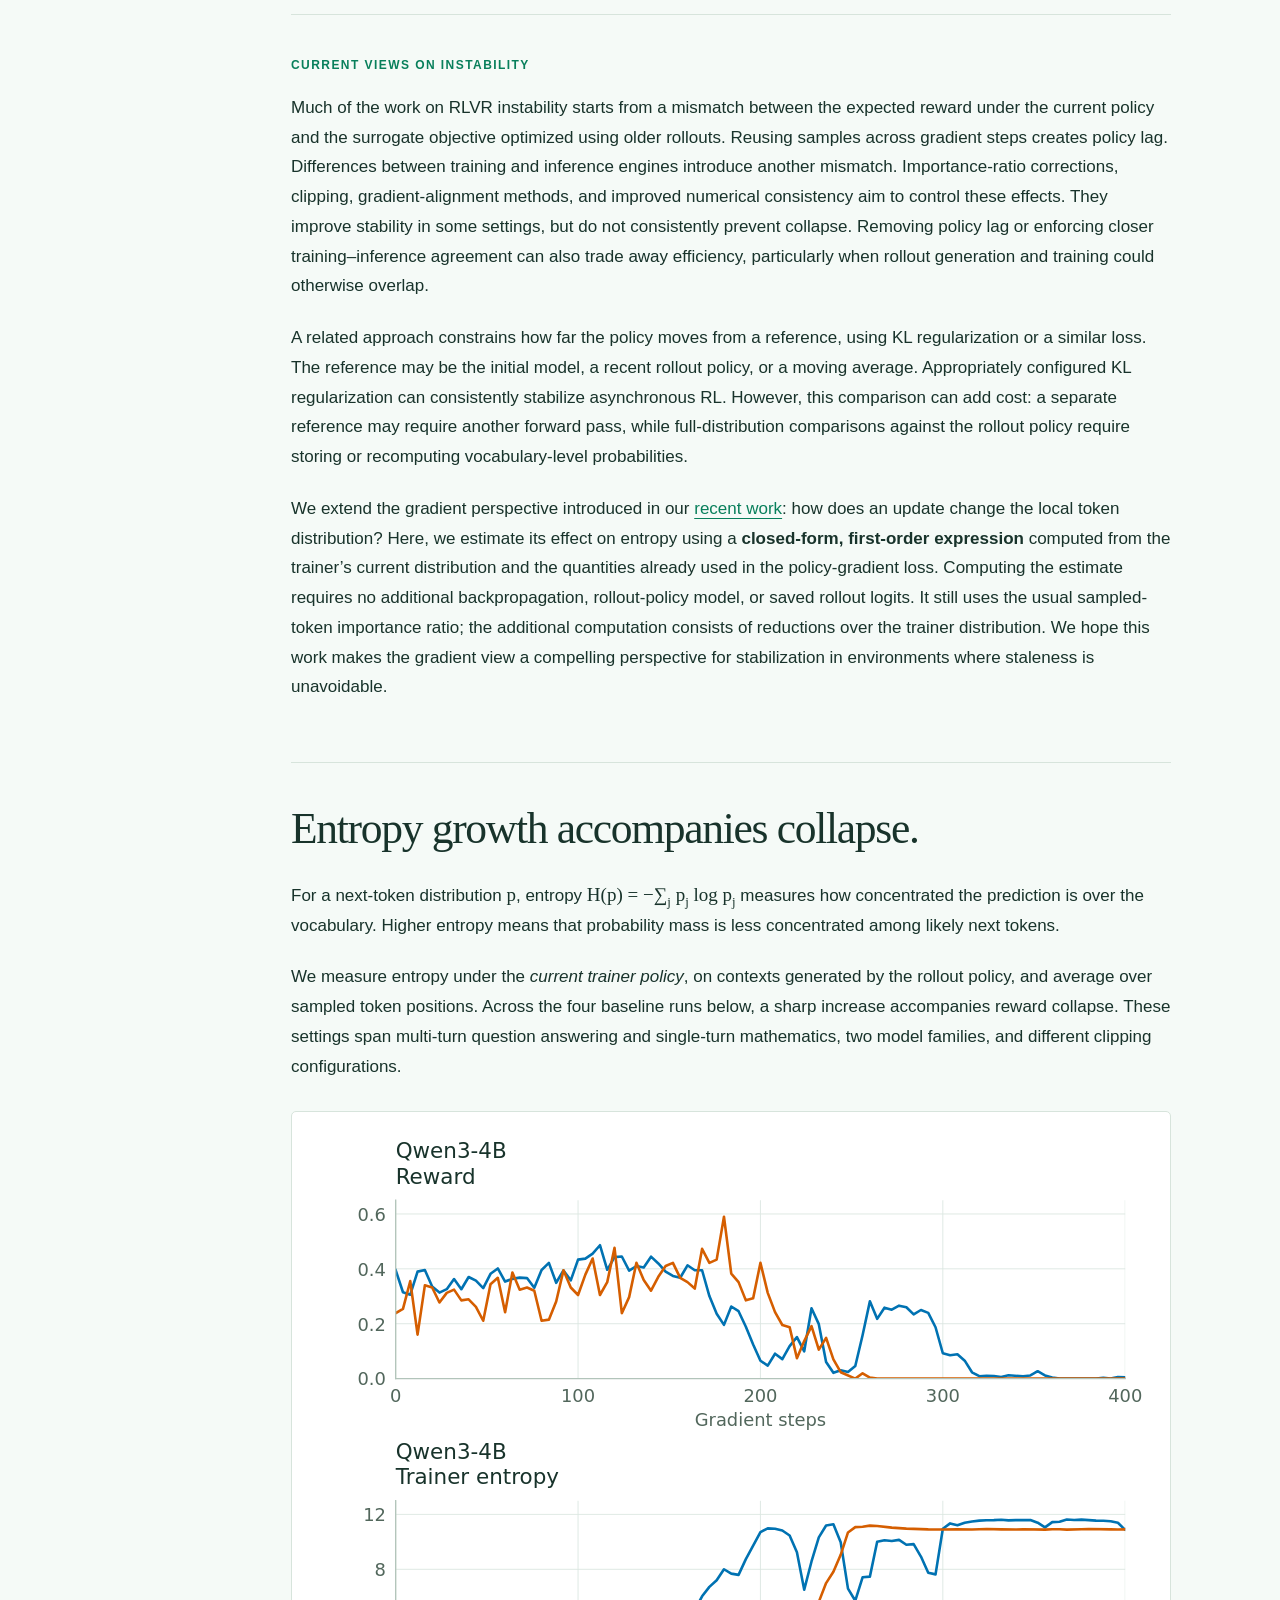
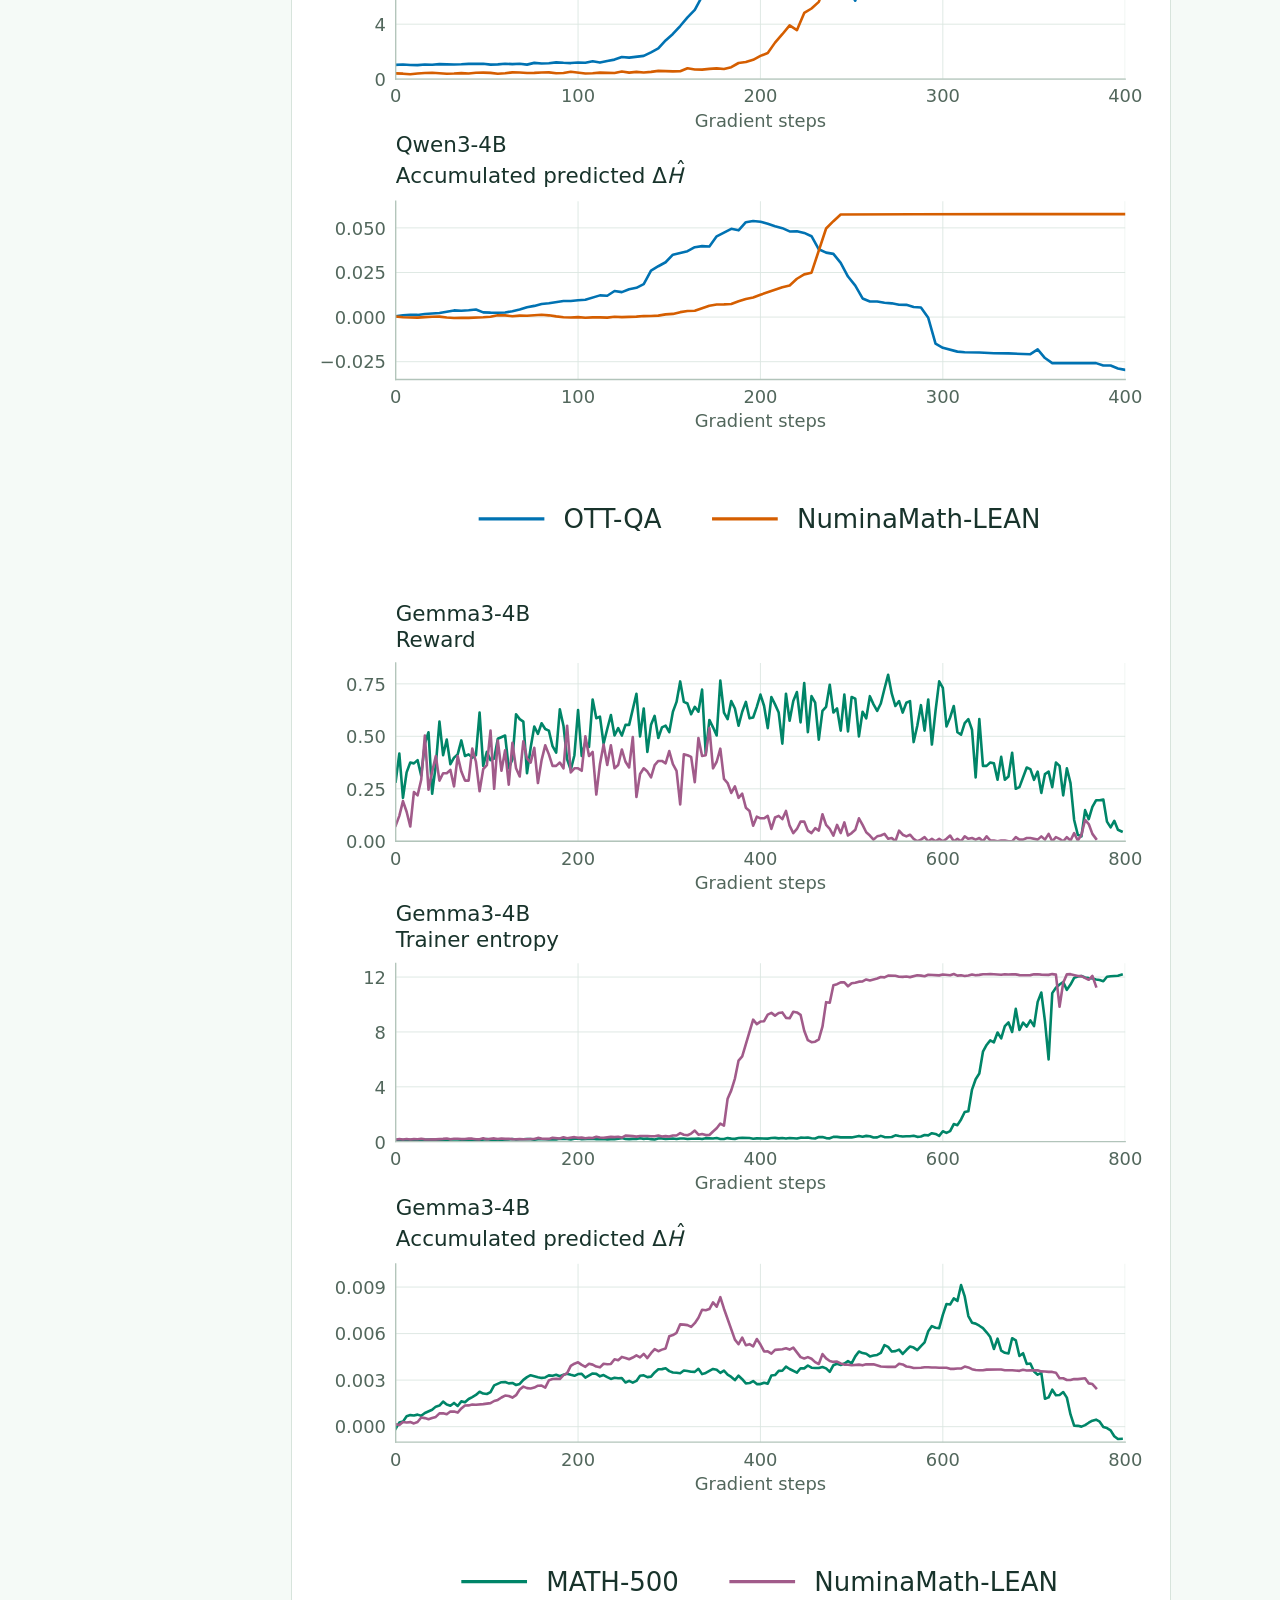
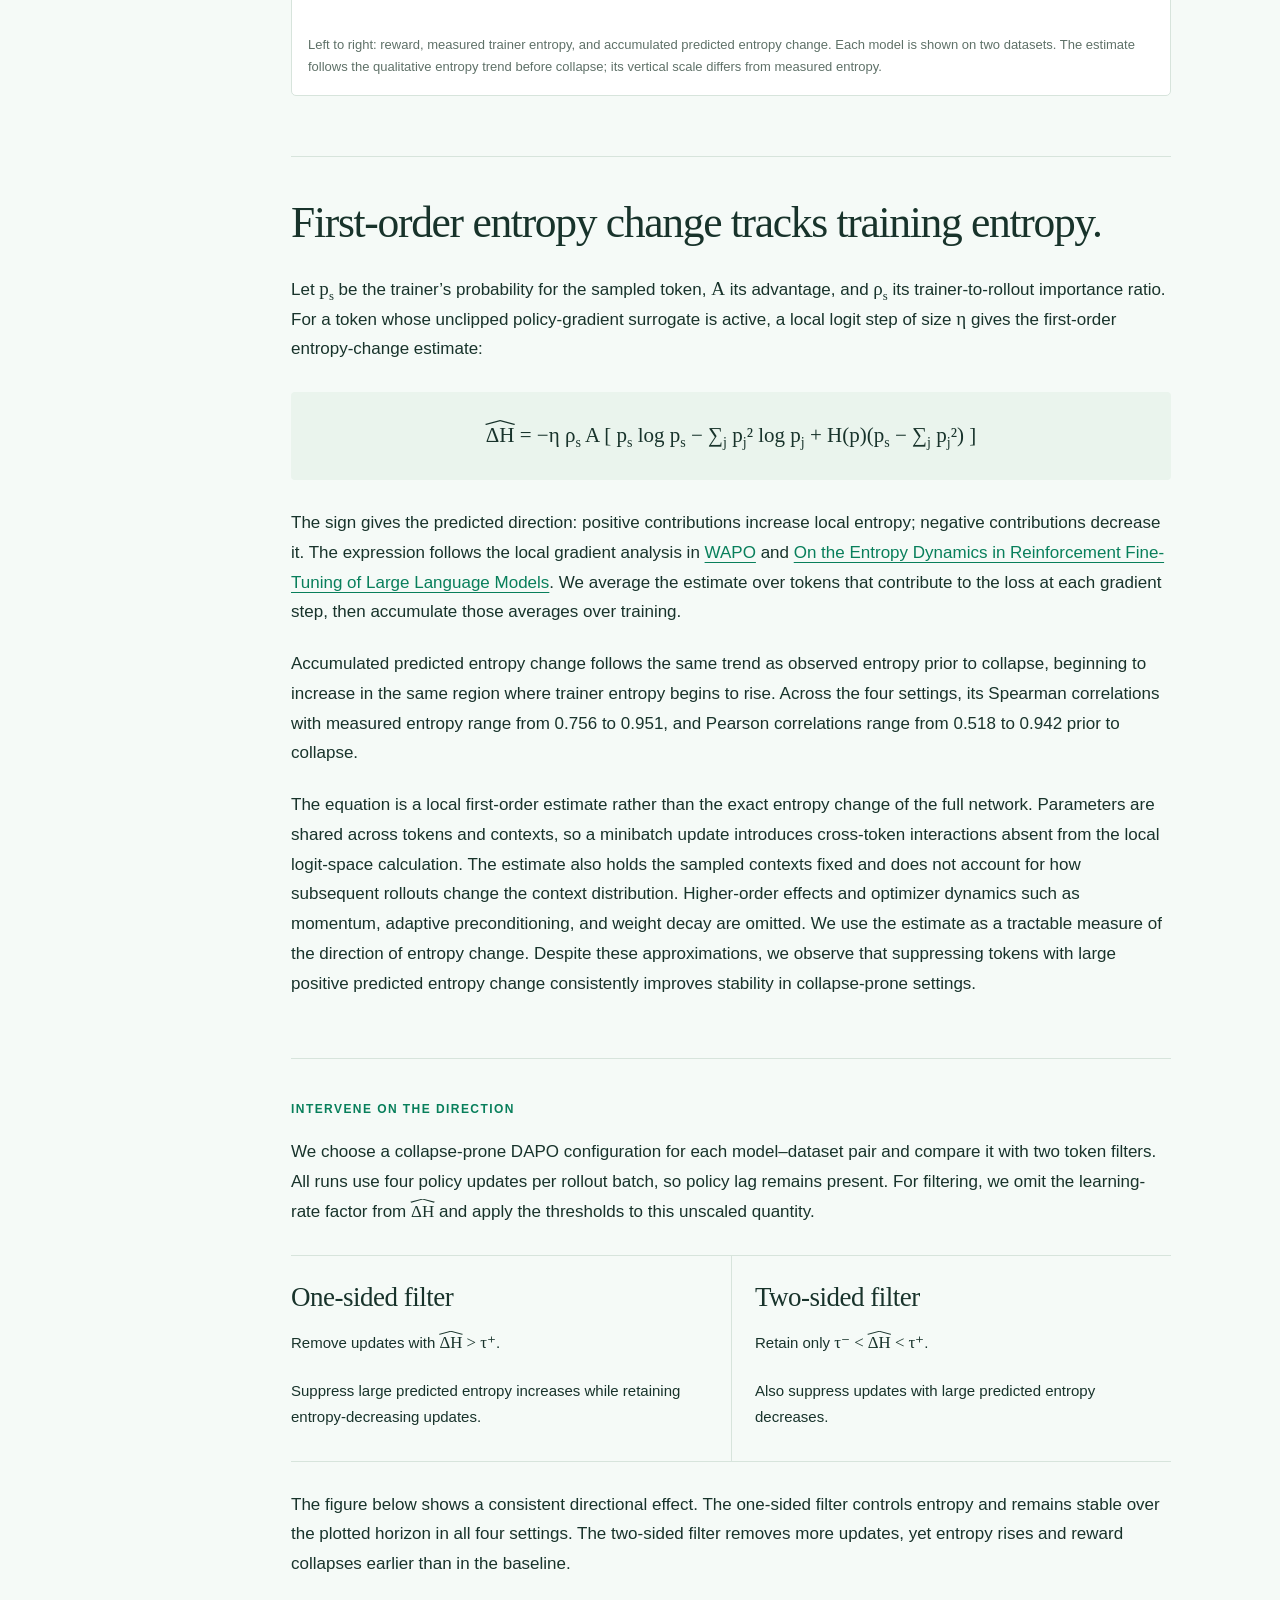
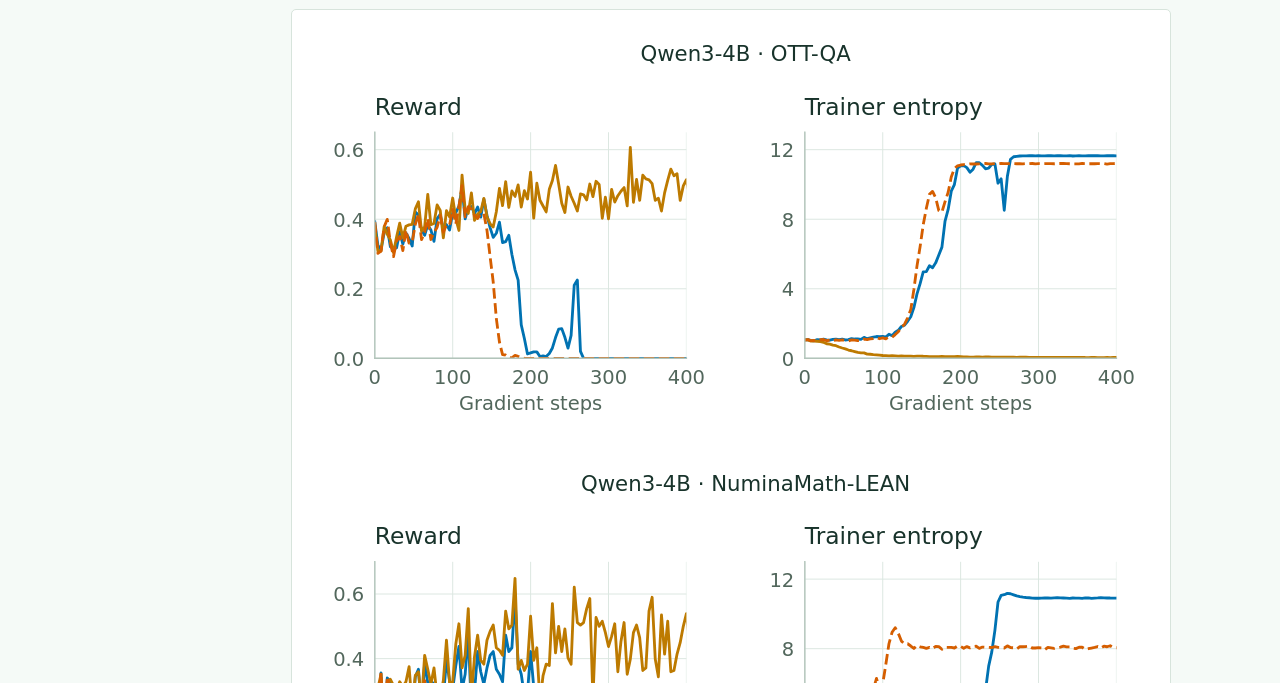
==== commit 44c4171b: "Refine entropy dynamics blog and add multi-seed experiments" ====
--- a/docs/entropy_control/index.html
+++ b/docs/entropy_control/index.html
@@ -18,7 +18,7 @@
   <a class="wordmark" href="#top" aria-label="Entropy dynamics home">Layer 6 AI</a>
   <span class="header-note">Research notes / RLVR stability</span>
   <div class="header-actions">
-    <nav aria-label="Resources"><a href="assets/paper.pdf">Paper</a><a href="../wapo_page/">WAPO</a></nav>
+    <nav aria-label="Resources"><a href="assets/paper.pdf">Paper ↗</a><a href="../wapo_page/">Gradient Perspective ↗</a></nav>
     <button class="theme-toggle" id="theme-toggle" type="button" role="switch" aria-label="Dark mode" aria-checked="false" hidden>Dark <span aria-hidden="true" class="theme-toggle-track"></span></button>
   </div>
 </header>
@@ -27,7 +27,7 @@
   <div class="hero">
     <p class="eyebrow">RESEARCH NOTES <span>/</span> ENTROPY DYNAMICS</p>
     <h1>Controlling RLVR<br>instability through<br><em>entropy dynamics</em></h1>
-    <p class="standfirst">A first-order estimate of what each token update does to entropy tracks a recurring training failure—and gives us a direct way to control it.</p>
+    <p class="standfirst">A first-order gradient estimate of entropy change tracks a recurring cause of collapse and gives us a direct way to control it.</p>
     <div class="hero-bottom"><a class="text-link" href="#overview">Read the analysis</a><span>Prasanth YSS · Zhichen Ren · Guangwei Yu · Satya Krishna Gorti<br>Layer 6 AI</span></div>
   </div>
   <div class="page-grid" id="story">
@@ -35,11 +35,11 @@
       <nav aria-label="Story sections">
         <p>IN THIS NOTE</p>
         <a href="#overview">Overview</a>
-        <a href="#background">Two views of instability</a>
+        <a href="#background">Current views on instability</a>
         <a href="#collapse">Entropy at collapse</a>
         <a href="#estimate">Follow the gradient</a>
         <a href="#control">Control the direction</a>
-        <a href="#existing-methods">Revisit token selection</a>
+        <a href="#existing-methods">Revisit existing methods</a>
         <a href="#discussion">What this view gives us</a>
       </nav>
       <p class="nav-foot">Read straight through.<br>Open the figures for<br>a closer look.</p>
@@ -48,105 +48,110 @@
       <section id="overview" class="overview" aria-labelledby="overview-title">
         <h2 id="overview-title">Overview</h2>
         <p>Reinforcement learning with verifiable rewards (RLVR) can improve a language model’s reasoning while remaining susceptible to training collapse. In the collapse-prone runs we study, reward falls as policy entropy rises sharply. A local, first-order approximation of entropy change follows the same qualitative trend before collapse. We use this signal to control the updates directly from the trainer side, without modeling the rollout policy.</p>
-        <p>The main result is a directional one. <strong>Removing updates with large predicted entropy increases stabilizes all four settings over the plotted training horizon.</strong> Additionally removing entropy-decreasing updates has the opposite effect: entropy rises sooner and training collapses earlier.</p>
+        <p><strong>Removing updates with large predicted entropy increases stabilizes all four settings over the plotted training horizon.</strong> Additionally removing entropy-decreasing updates has the opposite effect: entropy rises sooner and training collapses earlier.</p>
         <figure id="main-result">
           <a class="figure-link" href="assets/figures/thresholds.svg" target="_blank" rel="noreferrer" aria-label="Open all four threshold experiments at full size">
             <picture><source media="(max-width: 650px)" srcset="assets/figures/thresholds-mobile.svg"><img src="assets/figures/thresholds.svg" width="1400" height="750" fetchpriority="high" alt="Reward and trainer entropy in four DAPO settings. The one-sided filter preserves reward and controls entropy, while the two-sided filter collapses earlier than the baseline."></picture>
           </a>
-          <figcaption>DAPO on Qwen3-4B and Gemma3-4B across OTT-QA, NuminaMath-LEAN, and MATH-500. Blue: baseline. Gold: remove updates with predicted entropy change ΔĤ &gt; τ⁺. Dashed red: also remove updates with ΔĤ &lt; τ⁻. We use τ⁺ = 0.1 for Qwen / OTT-QA and 0.2 elsewhere; τ⁻ = −0.1 throughout. The learning-rate factor is omitted when applying these thresholds. Coordinates are reproduced from the paper’s main figure without additional smoothing; collapsed runs are truncated as in the paper.</figcaption>
+          <figcaption>DAPO on Qwen3-4B and Gemma3-4B across OTT-QA, NuminaMath-LEAN, and MATH-500. Blue: baseline. Gold: remove updates with predicted entropy change <span class="math-widehat">ΔH</span> &gt; τ⁺. Dashed red: also remove updates with <span class="math-widehat">ΔH</span> &lt; τ⁻. We use τ⁺ = 0.1 for Qwen / OTT-QA and 0.2 elsewhere; τ⁻ = −0.1 throughout. The learning-rate factor is omitted when applying these thresholds. Coordinates are reproduced from the paper’s main figure without additional smoothing; collapsed runs are truncated as in the paper.</figcaption>
         </figure>
-        <p>This short note follows the evidence from the observed entropy increase, to the first-order estimate, to interventions on its sign. We then use the same quantity to revisit existing token-selection methods.</p>
       </section>
 
       <section id="background" class="chapter" aria-labelledby="background-title">
-        <p class="chapter-label">TWO VIEWS OF INSTABILITY</p>
-        <h2 id="background-title">From policy mismatch to the effect of an update.</h2>
-        <p>Much of the work on RLVR instability starts from a mismatch between the expected reward under the current policy and the surrogate objective optimized using older rollouts. Reusing samples across gradient steps creates policy lag. Differences between training and inference engines introduce another mismatch. Importance-ratio corrections, clipping, gradient-alignment methods, and improved numerical consistency aim to control these effects. They improve stability in some settings, but do not consistently prevent collapse. Removing policy lag or enforcing closer training–inference agreement can also trade away efficiency, particularly when rollout generation and training could otherwise overlap. We discuss these observations in <a href="../wapo_page/#background">WAPO</a> and in the <a href="assets/paper.pdf#page=1">paper’s introduction</a>.</p>
-        <p>A related approach constrains how far the policy moves from a reference, using KL regularization or a similar loss. The reference may be the initial model, a recent rollout policy, or a moving average. Appropriately configured KL regularization has stabilized asynchronous RL in <a href="https://arxiv.org/abs/2512.21852">reported experiments</a>. This comparison can add cost: a separate reference may require another forward pass, while full-distribution comparisons against the rollout policy require storing or recomputing vocabulary-level probabilities. The cost depends on the estimator. <a href="https://brianbartoldson.wordpress.com/2026/05/04/cheaply-approximating-kl-against-an-ema-an-async-rl-hack/">Bartoldson’s analysis</a>, for example, shows how stale inference log-probabilities can approximate an EMA-reference log-ratio under stated assumptions.</p>
-        <p>We extend the gradient perspective introduced in our <a href="../wapo_page/">recent work</a>: how does an update change the local token distribution? Here, we estimate its effect on entropy using a <strong>closed-form, first-order expression</strong> computed from the trainer’s current distribution and the quantities already used in the policy-gradient loss. Computing the estimate requires no additional backpropagation, rollout-policy model, or saved rollout logits. It still uses the usual sampled-token importance ratio; the additional computation consists of reductions over the trainer distribution. This offers an inexpensive alternative to stabilization that requires full rollout-side distributions, although we do not report a runtime or memory benchmark. We hope this work makes the gradient view a compelling perspective for stabilization in environments where staleness is unavoidable.</p>
+        <p class="chapter-label" id="background-title">CURRENT VIEWS ON INSTABILITY</p>
+        <p>Much of the work on RLVR instability starts from a mismatch between the expected reward under the current policy and the surrogate objective optimized using older rollouts. Reusing samples across gradient steps creates policy lag. Differences between training and inference engines introduce another mismatch. Importance-ratio corrections, clipping, gradient-alignment methods, and improved numerical consistency aim to control these effects. They improve stability in some settings, but do not consistently prevent collapse. Removing policy lag or enforcing closer training–inference agreement can also trade away efficiency, particularly when rollout generation and training could otherwise overlap.</p>
+        <p>A related approach constrains how far the policy moves from a reference, using KL regularization or a similar loss. The reference may be the initial model, a recent rollout policy, or a moving average. Appropriately configured KL regularization can consistently stabilize asynchronous RL. However, this comparison can add cost: a separate reference may require another forward pass, while full-distribution comparisons against the rollout policy require storing or recomputing vocabulary-level probabilities.</p>
+        <p>We extend the gradient perspective introduced in our <a href="../wapo_page/">recent work</a>: how does an update change the local token distribution? Here, we estimate its effect on entropy using a <strong>closed-form, first-order expression</strong> computed from the trainer’s current distribution and the quantities already used in the policy-gradient loss. Computing the estimate requires no additional backpropagation, rollout-policy model, or saved rollout logits. It still uses the usual sampled-token importance ratio; the additional computation consists of reductions over the trainer distribution. We hope this work makes the gradient view a compelling perspective for stabilization in environments where staleness is unavoidable.</p>
       </section>
 
       <section id="collapse" class="chapter" aria-labelledby="collapse-title">
-        <p class="chapter-label">OBSERVE THE FAILURE</p>
-        <h2 id="collapse-title">Reward falls as entropy rises.</h2>
+        <h2 id="collapse-title">Entropy growth accompanies collapse.</h2>
         <p>For a next-token distribution <span class="inline-math">p</span>, entropy <span class="inline-math">H(p) = −∑<sub>j</sub> p<sub>j</sub> log p<sub>j</sub></span> measures how concentrated the prediction is over the vocabulary. Higher entropy means that probability mass is less concentrated among likely next tokens.</p>
         <p>We measure entropy under the <em>current trainer policy</em>, on contexts generated by the rollout policy, and average over sampled token positions. Across the four baseline runs below, a sharp increase accompanies reward collapse. These settings span multi-turn question answering and single-turn mathematics, two model families, and different clipping configurations.</p>
         <figure>
           <a class="figure-link" href="assets/figures/dynamics.svg" target="_blank" rel="noreferrer" aria-label="Open reward, entropy, and first-order dynamics at full size">
             <picture><source media="(max-width: 650px)" srcset="assets/figures/dynamics-mobile.svg"><img src="assets/figures/dynamics.svg" width="1400" height="700" loading="lazy" alt="Baseline reward, measured trainer entropy, and accumulated first-order entropy change for Qwen3-4B and Gemma3-4B. The accumulated estimate turns upward in the region where entropy begins to rise."></picture>
           </a>
-          <figcaption>Baseline dynamics from the paper. Left to right on desktop: reward, measured trainer entropy, and accumulated predicted entropy change. Each model is shown on two datasets. The estimate follows the qualitative entropy trend before collapse; its vertical scale differs from measured entropy. CSV coordinates are shown without additional smoothing.</figcaption>
+          <figcaption>Left to right: reward, measured trainer entropy, and accumulated predicted entropy change. Each model is shown on two datasets. The estimate follows the qualitative entropy trend before collapse; its vertical scale differs from measured entropy.</figcaption>
         </figure>
-        <p>Rising entropy is the failure signature examined here. Entropy depletion can also limit exploration, and our earlier work includes low-entropy collapse under selected update masks. The present experiments therefore concern a recurring entropy-growth failure mode.</p>
       </section>
 
       <section id="estimate" class="chapter" aria-labelledby="estimate-title">
-        <p class="chapter-label">FOLLOW THE GRADIENT</p>
-        <h2 id="estimate-title">A local estimate tracks the direction.</h2>
+        <h2 id="estimate-title">First-order entropy change tracks training entropy.</h2>
         <p>Let <span class="inline-math">p<sub>s</sub></span> be the trainer’s probability for the sampled token, <span class="inline-math">A</span> its advantage, and <span class="inline-math">ρ<sub>s</sub></span> its trainer-to-rollout importance ratio. For a token whose unclipped policy-gradient surrogate is active, a local logit step of size <span class="inline-math">η</span> gives the first-order entropy-change estimate:</p>
         <div class="equation" role="math" aria-label="Predicted entropy change equals minus eta times rho s times A, multiplied by p s log p s minus the sum over j of p j squared log p j, plus entropy H of p times p s minus the sum over j of p j squared.">
-          <span>ΔĤ = −η ρ<sub>s</sub> A [ p<sub>s</sub> log p<sub>s</sub> − ∑<sub>j</sub> p<sub>j</sub>² log p<sub>j</sub><br> + H(p)(p<sub>s</sub> − ∑<sub>j</sub> p<sub>j</sub>²) ]</span>
+          <span><span class="math-widehat">ΔH</span> = −η ρ<sub>s</sub> A [ p<sub>s</sub> log p<sub>s</sub> − ∑<sub>j</sub> p<sub>j</sub>² log p<sub>j</sub> + H(p)(p<sub>s</sub> − ∑<sub>j</sub> p<sub>j</sub>²) ]</span>
         </div>
         <p>The sign gives the predicted direction: positive contributions increase local entropy; negative contributions decrease it. The expression follows the local gradient analysis in <a href="https://arxiv.org/abs/2606.16154">WAPO</a> and <a href="https://arxiv.org/abs/2602.03392">On the Entropy Dynamics in Reinforcement Fine-Tuning of Large Language Models</a>. We average the estimate over tokens that contribute to the loss at each gradient step, then accumulate those averages over training.</p>
-        <p>The accumulated estimate begins to rise in the same region as measured entropy. Across the four settings, the paper reports pre-collapse Spearman correlations of 0.756–0.951 and Pearson correlations of 0.518–0.942. This supports using the estimate to track the qualitative trend; it does not establish an exact forecast of entropy or collapse time.</p>
-        <details>
-          <summary>What the approximation leaves out</summary>
+        <p>Accumulated predicted entropy change follows the same trend as observed entropy prior to collapse, beginning to increase in the same region where trainer entropy begins to rise. Across the four settings, its Spearman correlations with measured entropy range from 0.756 to 0.951, and Pearson correlations range from 0.518 to 0.942 prior to collapse.</p>
+        <p>The equation is a local first-order estimate rather than the exact entropy change of the full network. Parameters are shared across tokens and contexts, so a minibatch update introduces cross-token interactions absent from the local logit-space calculation. The estimate also holds the sampled contexts fixed and does not account for how subsequent rollouts change the context distribution. Higher-order effects and optimizer dynamics such as momentum, adaptive preconditioning, and weight decay are omitted. We use the estimate as a tractable measure of the direction of entropy change. Despite these approximations, we observe that suppressing tokens with large positive predicted entropy change consistently improves stability in collapse-prone settings.</p>
+      </section>
+
+      <section id="control" class="chapter" aria-labelledby="control-title">
+        <p class="chapter-label" id="control-title">INTERVENE ON THE DIRECTION</p>
+        <p>We choose a collapse-prone DAPO configuration for each model–dataset pair and compare it with two token filters. All runs use four policy updates per rollout batch, so policy lag remains present. For filtering, we omit the learning-rate factor from <span class="math-widehat">ΔH</span> and apply the thresholds to this unscaled quantity.</p>
+        <div class="filter-comparison">
+          <div><h3>One-sided filter</h3><p>Remove updates with <span class="inline-math"><span class="math-widehat">ΔH</span> &gt; τ⁺</span>.</p><p>Suppress large predicted entropy increases while retaining entropy-decreasing updates.</p></div>
+          <div><h3>Two-sided filter</h3><p>Retain only <span class="inline-math">τ⁻ &lt; <span class="math-widehat">ΔH</span> &lt; τ⁺</span>.</p><p>Also suppress updates with large predicted entropy decreases.</p></div>
+        </div>
+        <p>The figure below shows a consistent directional effect. The one-sided filter controls entropy and remains stable over the plotted horizon in all four settings. The two-sided filter removes more updates, yet entropy rises and reward collapses earlier than in the baseline.</p>
+        <figure id="control-result">
+          <a class="figure-link" href="assets/figures/thresholds.svg" target="_blank" rel="noreferrer" aria-label="Open all four threshold experiments at full size">
+            <picture><source media="(max-width: 650px)" srcset="assets/figures/thresholds-mobile.svg"><img src="assets/figures/thresholds.svg" width="1400" height="750" loading="lazy" alt="Reward and trainer entropy in four DAPO settings. The one-sided filter preserves reward and controls entropy, while the two-sided filter collapses earlier than the baseline."></picture>
+          </a>
+          <figcaption>DAPO on Qwen3-4B and Gemma3-4B across OTT-QA, NuminaMath-LEAN, and MATH-500. Blue: baseline. Gold: remove updates with predicted entropy change <span class="math-widehat">ΔH</span> &gt; τ⁺. Dashed red: also remove updates with <span class="math-widehat">ΔH</span> &lt; τ⁻. We use τ⁺ = 0.1 for Qwen / OTT-QA and 0.2 elsewhere; τ⁻ = −0.1 throughout. The learning-rate factor is omitted when applying these thresholds. Coordinates are reproduced from the paper’s main figure without additional smoothing; collapsed runs are truncated as in the paper.</figcaption>
+        </figure>
+        <p>Gemma3-4B on MATH-500 makes the contrast particularly clear. The baseline begins to deteriorate around 500 gradient steps. Removing updates with <span class="inline-math"><span class="math-widehat">ΔH</span> &gt; 0.2</span> preserves stability over the plotted horizon, while retaining only <span class="inline-math">−0.1 &lt; <span class="math-widehat">ΔH</span> &lt; 0.2</span> leads to collapse at approximately 250 steps. The improvement cannot be explained solely by reducing the overall optimization signal: removing additional entropy-decreasing contributions reverses it.</p>
+        <details id="multi-seed-experiments">
+          <summary>Qwen3-4B / OTT-QA: multi-seed experiments</summary>
           <div class="details-body">
-            <p>The derivation treats logits at each sampled context locally. Transformer parameters are shared across tokens and contexts, so a minibatch update introduces interactions that this calculation omits. It also holds the sampled contexts fixed and does not model how future rollouts change the context distribution. Higher-order effects, momentum, adaptive preconditioning, and weight decay are absent.</p>
-            <p>These are material approximations. We use ΔĤ as a tractable estimate of direction and relative magnitude. The empirical question is whether that estimate remains useful despite the omitted interactions. The tracking curves and filtering experiments provide evidence that it does in the settings studied. The derivation and aggregation rule appear in <a href="assets/paper.pdf">the paper’s appendix</a>.</p>
+            <figure>
+              <a class="figure-link" href="assets/figures/ott-qwen-seed42.svg" target="_blank" rel="noreferrer" aria-label="Open the seed 42 experiments at full size">
+                <picture><source media="(max-width: 650px)" srcset="assets/figures/ott-qwen-seed42-mobile.svg"><img src="assets/figures/ott-qwen-seed42.svg" width="1400" height="450" loading="lazy" alt="Qwen3-4B on OTT-QA, seed 42: reward, trainer entropy, and accumulated predicted entropy change for the baseline and four entropy-change filters."></picture>
+              </a>
+              <figcaption>LoRA initialization seed 42.</figcaption>
+            </figure>
+            <figure>
+              <a class="figure-link" href="assets/figures/ott-qwen-seed43.svg" target="_blank" rel="noreferrer" aria-label="Open the seed 43 experiments at full size">
+                <picture><source media="(max-width: 650px)" srcset="assets/figures/ott-qwen-seed43-mobile.svg"><img src="assets/figures/ott-qwen-seed43.svg" width="1400" height="450" loading="lazy" alt="Qwen3-4B on OTT-QA, seed 43: reward, trainer entropy, and accumulated predicted entropy change for the baseline, one-sided filter, and two-sided filter."></picture>
+              </a>
+              <figcaption>LoRA initialization seed 43.</figcaption>
+            </figure>
+            <figure>
+              <a class="figure-link" href="assets/figures/ott-qwen-seed44.svg" target="_blank" rel="noreferrer" aria-label="Open the seed 44 experiments at full size">
+                <picture><source media="(max-width: 650px)" srcset="assets/figures/ott-qwen-seed44-mobile.svg"><img src="assets/figures/ott-qwen-seed44.svg" width="1400" height="450" loading="lazy" alt="Qwen3-4B on OTT-QA, seed 44: reward, trainer entropy, and accumulated predicted entropy change for the baseline, one-sided filter, and two-sided filter."></picture>
+              </a>
+              <figcaption>LoRA initialization seed 44.</figcaption>
+            </figure>
           </div>
         </details>
       </section>
 
-      <section id="control" class="chapter" aria-labelledby="control-title">
-        <p class="chapter-label">INTERVENE ON THE DIRECTION</p>
-        <h2 id="control-title">Which updates we remove matters.</h2>
-        <p>We choose a collapse-prone DAPO configuration for each model–dataset pair and compare it with two token filters. All runs use four policy updates per rollout batch, so policy lag remains present. For filtering, we omit the learning-rate factor from ΔĤ and apply the thresholds to this unscaled quantity.</p>
-        <div class="filter-comparison">
-          <div><h3>One-sided filter</h3><p>Remove updates with <span class="inline-math">ΔĤ &gt; τ⁺</span>.</p><p>Suppress large predicted entropy increases while retaining entropy-decreasing updates.</p></div>
-          <div><h3>Two-sided filter</h3><p>Retain only <span class="inline-math">τ⁻ &lt; ΔĤ &lt; τ⁺</span>.</p><p>Also suppress updates with large predicted entropy decreases.</p></div>
-        </div>
-        <p>The <a href="#main-result">opening figure</a> shows a consistent directional effect. The one-sided filter controls entropy and remains stable over the plotted horizon in all four settings. The two-sided filter removes more updates, yet entropy rises and reward collapses earlier than in the baseline.</p>
-        <p>Gemma3-4B on MATH-500 makes the contrast particularly clear. The baseline begins to deteriorate around 500 gradient steps. Removing updates with <span class="inline-math">ΔĤ &gt; 0.2</span> preserves stability over the plotted horizon, while retaining only <span class="inline-math">−0.1 &lt; ΔĤ &lt; 0.2</span> leads to collapse at approximately 250 steps. The improvement cannot be explained solely by reducing the overall optimization signal: removing additional entropy-decreasing contributions reverses it.</p>
-        <p>The appendix varies both thresholds on Qwen3-4B / OTT-QA and repeats the experiment with two additional LoRA initialization seeds. A lower upper threshold removes more entropy-increasing updates and delays collapse. Raising the lower threshold removes more entropy-decreasing updates and accelerates it. Threshold selection still matters; stability over these horizons does not guarantee indefinite stability.</p>
-      </section>
-
       <section id="existing-methods" class="chapter" aria-labelledby="methods-title">
-        <p class="chapter-label">REVISIT TOKEN SELECTION</p>
-        <h2 id="methods-title">Different masks, a common entropy signal.</h2>
+        <p class="chapter-label">REVISIT EXISTING METHODS</p>
+        <h2 id="methods-title">Different masks, a common entropy signal</h2>
         <p>The same estimate helps interpret interventions that were designed around other token properties. The <a href="https://arxiv.org/abs/2506.01939">80/20 entropy rule</a> trains only on the highest-entropy 20% of tokens. On NuminaMath-LEAN with Qwen3-4B, it substantially reduces accumulated predicted entropy change, keeps entropy lower, and avoids the baseline’s complete reward collapse. With Gemma3-4B, the stabilizing effect is weaker: entropy growth is delayed, but reward still degrades later.</p>
         <figure>
           <a class="figure-link" href="assets/figures/high-entropy-tokens.svg" target="_blank" rel="noreferrer" aria-label="Open the high-entropy token selection comparison at full size">
             <picture><source media="(max-width: 650px)" srcset="assets/figures/high-entropy-tokens-mobile.svg"><img src="assets/figures/high-entropy-tokens.svg" width="1400" height="700" loading="lazy" alt="The highest-entropy 20 percent token filter controls predicted entropy growth more strongly for Qwen than Gemma, alongside a stronger stabilization effect."></picture>
           </a>
-          <figcaption>Baseline versus the highest-entropy 20% of token updates on NuminaMath-LEAN. Stronger stabilization accompanies a larger reduction in accumulated ΔĤ and subsequent entropy growth. CSV coordinates from the paper, without additional smoothing.</figcaption>
+          <figcaption>Baseline versus the highest-entropy 20% of token updates on NuminaMath-LEAN. Stronger stabilization accompanies a larger reduction in accumulated <span class="math-widehat">ΔH</span> and subsequent entropy growth. CSV coordinates from the paper, without additional smoothing.</figcaption>
         </figure>
         <p>Our earlier peak/valley experiments give another example. A sampled token is a peak when <span class="inline-math">p<sub>s</sub> &gt; ∑<sub>j</sub> p<sub>j</sub>²</span>, and a valley otherwise. On SmolLM3-3B / NuminaMath-LEAN, peak-only training accumulates positive predicted entropy change, followed by rising entropy and reward collapse. Valley-only training accumulates negative predicted entropy change and remains stable over the same horizon.</p>
-        <details>
-          <summary>See the peak-only and valley-only comparison</summary>
-          <div class="details-body">
-            <figure>
-              <a class="figure-link" href="assets/figures/peak-valley.svg" target="_blank" rel="noreferrer" aria-label="Open the peak and valley comparison at full size">
-                <picture><source media="(max-width: 650px)" srcset="assets/figures/peak-valley-mobile.svg"><img src="assets/figures/peak-valley.svg" width="1400" height="350" loading="lazy" alt="Peak-only training accumulates positive predicted entropy change and collapses, while valley-only training accumulates negative predicted entropy change and stays stable."></picture>
-              </a>
-              <figcaption>SmolLM3-3B on NuminaMath-LEAN, retaining only peaks or only valleys. The accumulated estimate captures the net entropy effect of each mask. CSV coordinates from the paper, without additional smoothing.</figcaption>
-            </figure>
-          </div>
-        </details>
+        <figure>
+          <a class="figure-link" href="assets/figures/peak-valley.svg" target="_blank" rel="noreferrer" aria-label="Open the peak and valley comparison at full size">
+            <picture><source media="(max-width: 650px)" srcset="assets/figures/peak-valley-mobile.svg"><img src="assets/figures/peak-valley.svg" width="1400" height="350" loading="lazy" alt="Peak-only training accumulates positive predicted entropy change and collapses, while valley-only training accumulates negative predicted entropy change and stays stable."></picture>
+          </a>
+          <figcaption>SmolLM3-3B on NuminaMath-LEAN, retaining only peaks or only valleys. The accumulated estimate captures the net entropy effect of each mask. CSV coordinates from the paper, without additional smoothing.</figcaption>
+        </figure>
         <p>Peak/valley membership alone does not fix the entropy direction; the advantage also matters. Likewise, high context entropy and positive predicted entropy change describe different properties. Across these comparisons, the accumulated estimate captures the net effect of the updates each method retains. The degree of stabilization tracks how strongly that selection controls entropy growth.</p>
       </section>
 
       <section id="discussion" class="chapter" aria-labelledby="discussion-title">
         <p class="chapter-label">WHAT THIS VIEW GIVES US</p>
         <h2 id="discussion-title">A practical signal on the trainer side.</h2>
-        <p>The experiments support a focused conclusion: in the entropy-growth failures studied here, a local first-order signal tracks the observed dynamics, and directly filtering its positive tail improves stability. Controlling policy mismatch can still help. The gradient view gives a complementary way to act on what the resulting updates do to the trainer’s distribution when mismatch remains.</p>
-        <p>The evidence covers selected collapse-prone configurations, two model families in the main filtering experiments, and finite training horizons. The method introduces thresholds, and suppressing entropy growth too aggressively may affect exploration. We have not established that this signal explains every failure mode or that these thresholds transfer unchanged to other training setups. Developing methods that regulate both stability and exploration without additional selection hyperparameters remains an open direction.</p>
-        <div class="takeaway">
-          <p class="eyebrow">CONTINUE WITH THE PAPER</p>
-          <h3>Measure the direction.<br>Control the updates.</h3>
-          <p>The paper includes the derivation, all four filtering settings, threshold sweeps, and additional initialization seeds.</p>
-          <a href="assets/paper.pdf">Read Diagnosing and Stabilizing RLVR Training through Entropy Dynamics</a>
-        </div>
+        <p>In the entropy-growth failures studied here, a local first-order signal tracks the observed dynamics, and directly filtering its positive tail improves stability. The gradient view gives a complementary way to act on what the resulting updates do to the trainer’s distribution.</p>
+        <p>The evidence covers selected collapse-prone configurations, two model families in the main filtering experiments, and finite training horizons. The method introduces thresholds, and suppressing entropy growth too aggressively may affect exploration. Decreasing entropy can also lead to collapse, as shown by the <a href="../wapo_page/#regimes">negative-valley-only experiments in WAPO</a>. Addressing this low-entropy failure mode and developing methods that regulate both stability and exploration without additional selection hyperparameters remain open directions.</p>
       </section>
       <footer class="article-footer">
         <p>Based on <a href="assets/paper.pdf">Diagnosing and Stabilizing RLVR Training through Entropy Dynamics</a> by Prasanth YSS, Zhichen Ren, Guangwei Yu, and Satya Krishna Gorti, Layer 6 AI.</p>
--- a/docs/entropy_control/styles.css
+++ b/docs/entropy_control/styles.css
@@ -73,7 +73,9 @@
 figure img { width: 100%; height: auto; display: block; }
 figcaption { color: var(--muted); font-size: 13px; line-height: 1.75; margin-top: 15px; }
 .equation { font: 21px/1.9 var(--serif); text-align: center; margin: 28px 0; padding: 24px 18px; border-radius: 4px; background: var(--soft); overflow-x: auto; }
-.equation > span { display: inline-block; min-width: max-content; }
+.equation > span { display: inline-block; min-width: max-content; white-space: nowrap; }
+.math-widehat { position: relative; display: inline-block; font-family: var(--serif); line-height: 1; padding-top: .25em; white-space: nowrap; }
+.math-widehat::before { content: ''; position: absolute; top: 0; left: -.04em; right: -.04em; height: .24em; background: currentColor; clip-path: polygon(0 80%, 50% 0, 100% 80%, 96% 100%, 50% 25%, 4% 100%); }
 details { border: 1px solid var(--line); border-radius: 4px; margin: 28px 0; background: var(--surface); }
 summary { cursor: pointer; padding: 18px 20px; font-size: 15px; font-weight: 600; }
 .details-body { border-top: 1px solid var(--line); padding: 22px 20px 2px; }
@@ -83,11 +85,6 @@
 .filter-comparison > div { padding: 25px 23px 8px 0; }
 .filter-comparison > div + div { border-left: 1px solid var(--line); padding-left: 23px; }
 .filter-comparison p { font-size: 15px; }
-.takeaway { background: #064e3b; color: #e0f0e7; border-radius: 5px; padding: 34px; margin-top: 36px; }
-.takeaway > .eyebrow { color: #b8e4d1; }
-.takeaway h3 { color: #fff; font-size: 38px; }
-.takeaway p { font-size: 16px; }
-.takeaway a { color: #c3efd9; font-size: 15px; }
 .article-footer { margin-top: 60px; padding: 28px 0 55px; border-top: 1px solid var(--line); color: var(--muted); }
 .article-footer p { font-size: 13px; }
 .article-footer > div { display: flex; flex-wrap: wrap; gap: 23px; font-size: 14px; }
@@ -118,7 +115,7 @@
   .hero-bottom { align-items: start; gap: 15px; }
   .hero-bottom > span { max-width: 200px; font-size: 11px; }
   .text-link { font-size: 13px; white-space: nowrap; }
-  .site-header { padding-inline: 19px; gap: 12px; }
+  .site-header { padding-inline: 19px; gap: 12px; flex-wrap: wrap; }
   .wordmark { font-size: 19px; }
   .header-actions { gap: 12px; }
   .header-actions nav { gap: 14px; }
@@ -132,8 +129,6 @@
   .filter-comparison { grid-template-columns: 1fr; }
   .filter-comparison > div { padding: 23px 0 4px; }
   .filter-comparison > div + div { border-left: 0; border-top: 1px solid var(--line); padding-left: 0; }
-  .takeaway { padding: 28px 22px; }
-  .takeaway h3 { font-size: 32px; }
   summary { padding: 16px; }
   .details-body { padding: 19px 14px 0; }
 }
@@ -145,7 +140,5 @@
   h1 { font-size: 45px; }
   .page-grid { display: block; padding: 0; }
   body { font-size: 11pt; }
-  figure, .takeaway { break-inside: avoid; }
-  .takeaway { background: white; color: var(--ink); border: 1px solid var(--line); }
-  .takeaway h3, .takeaway > .eyebrow, .takeaway a { color: var(--accent); }
+  figure { break-inside: avoid; }
 }
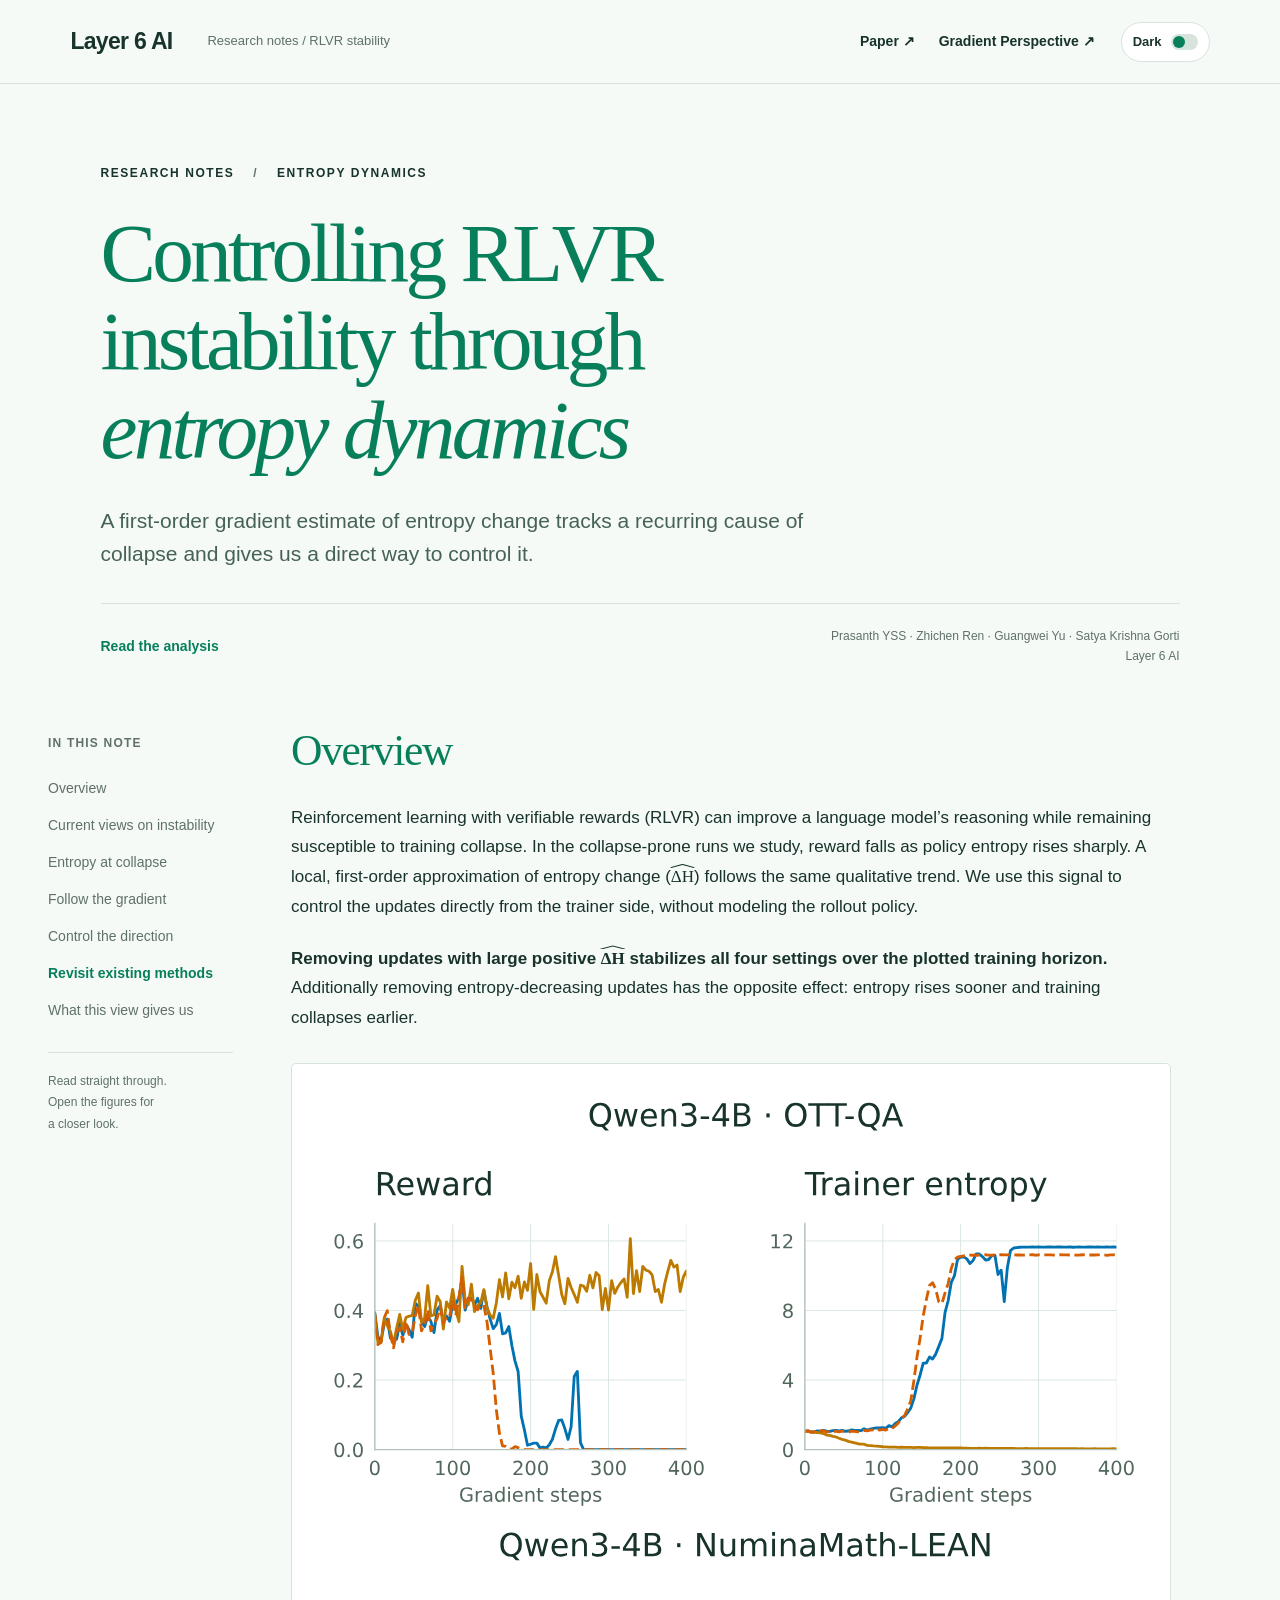
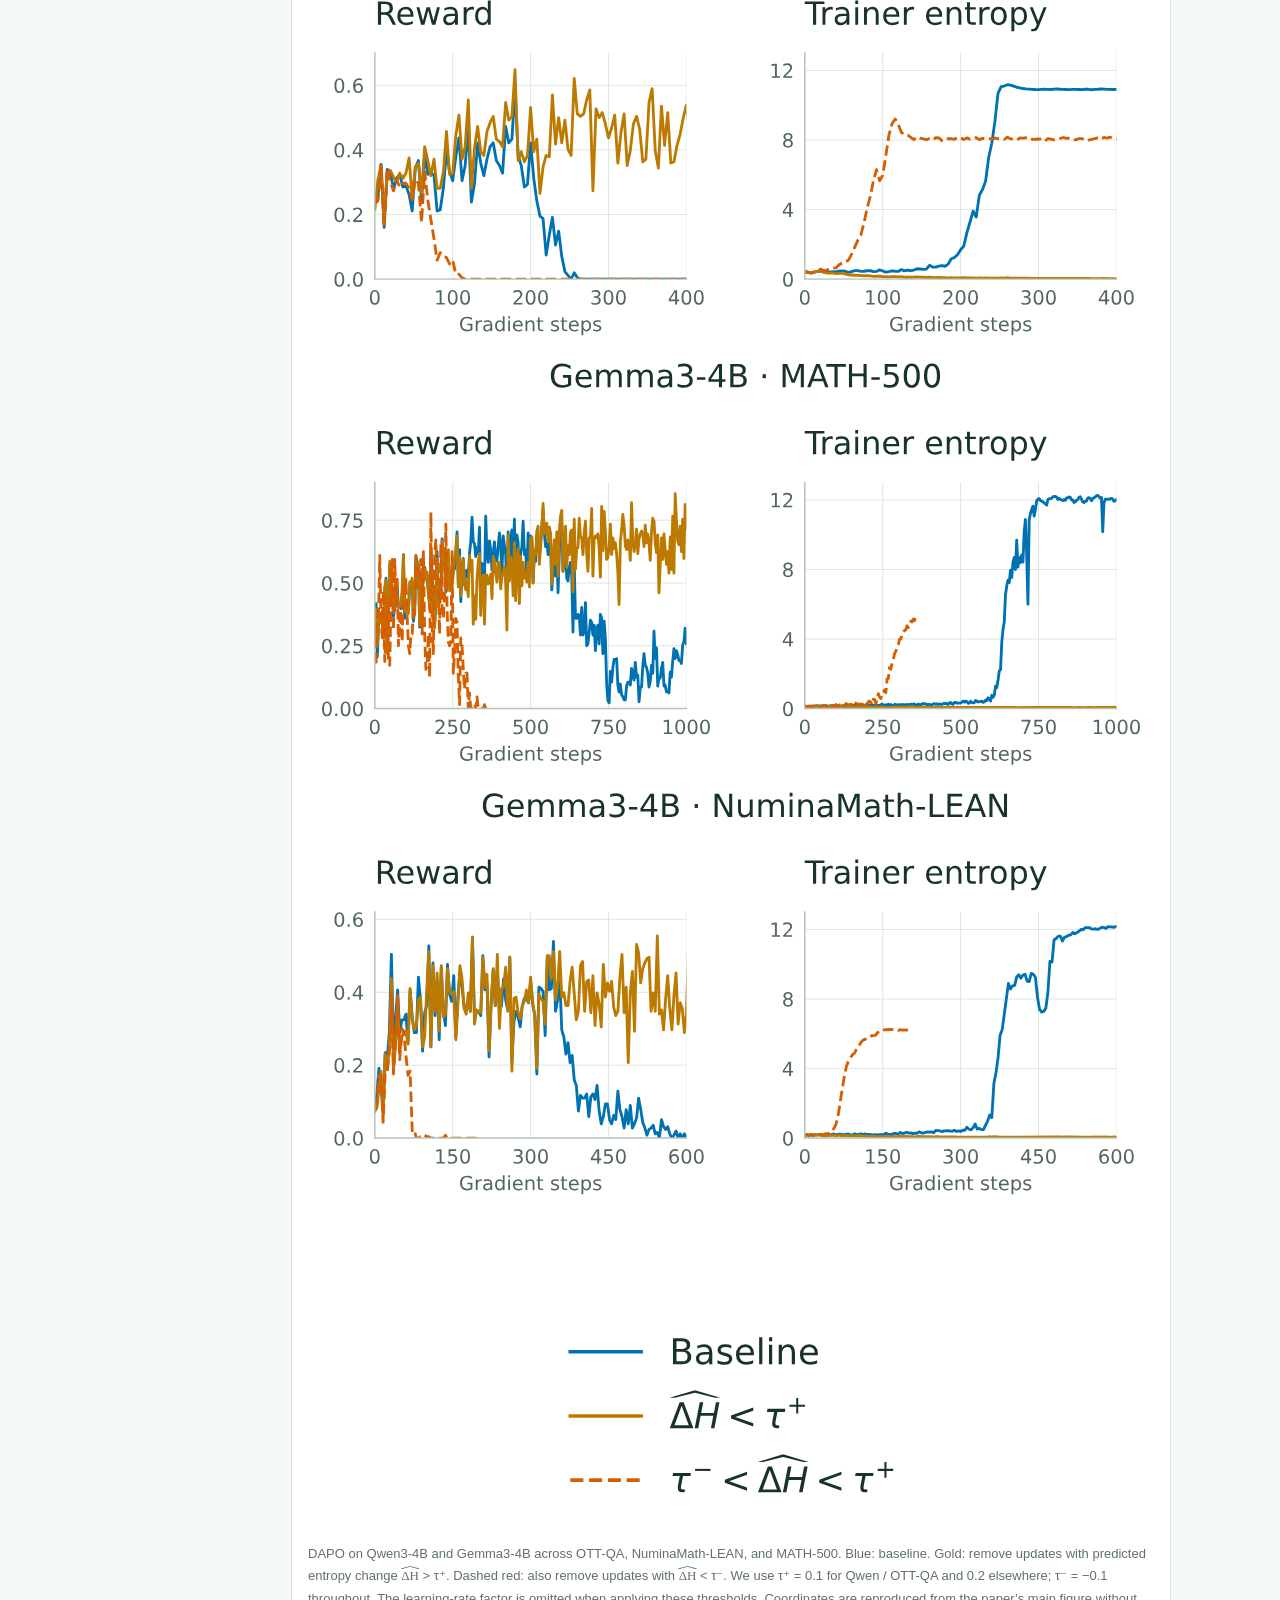
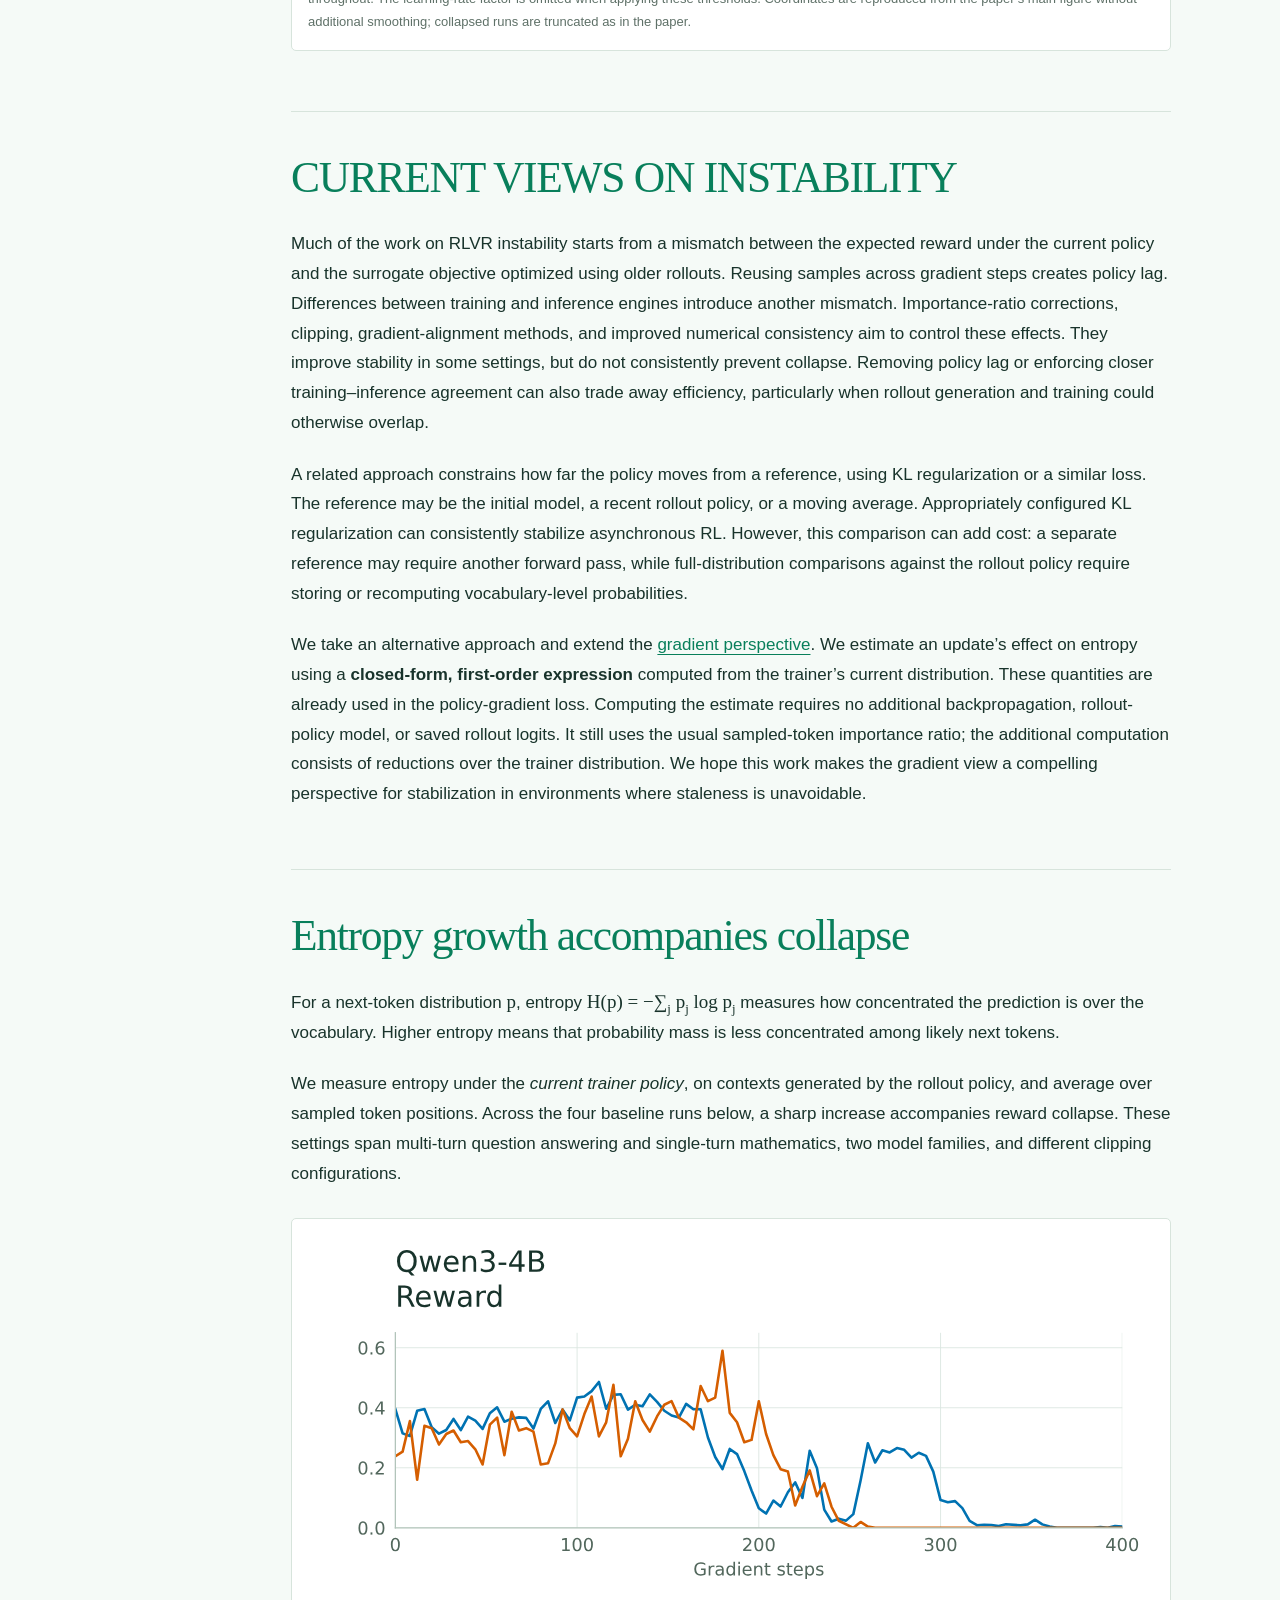
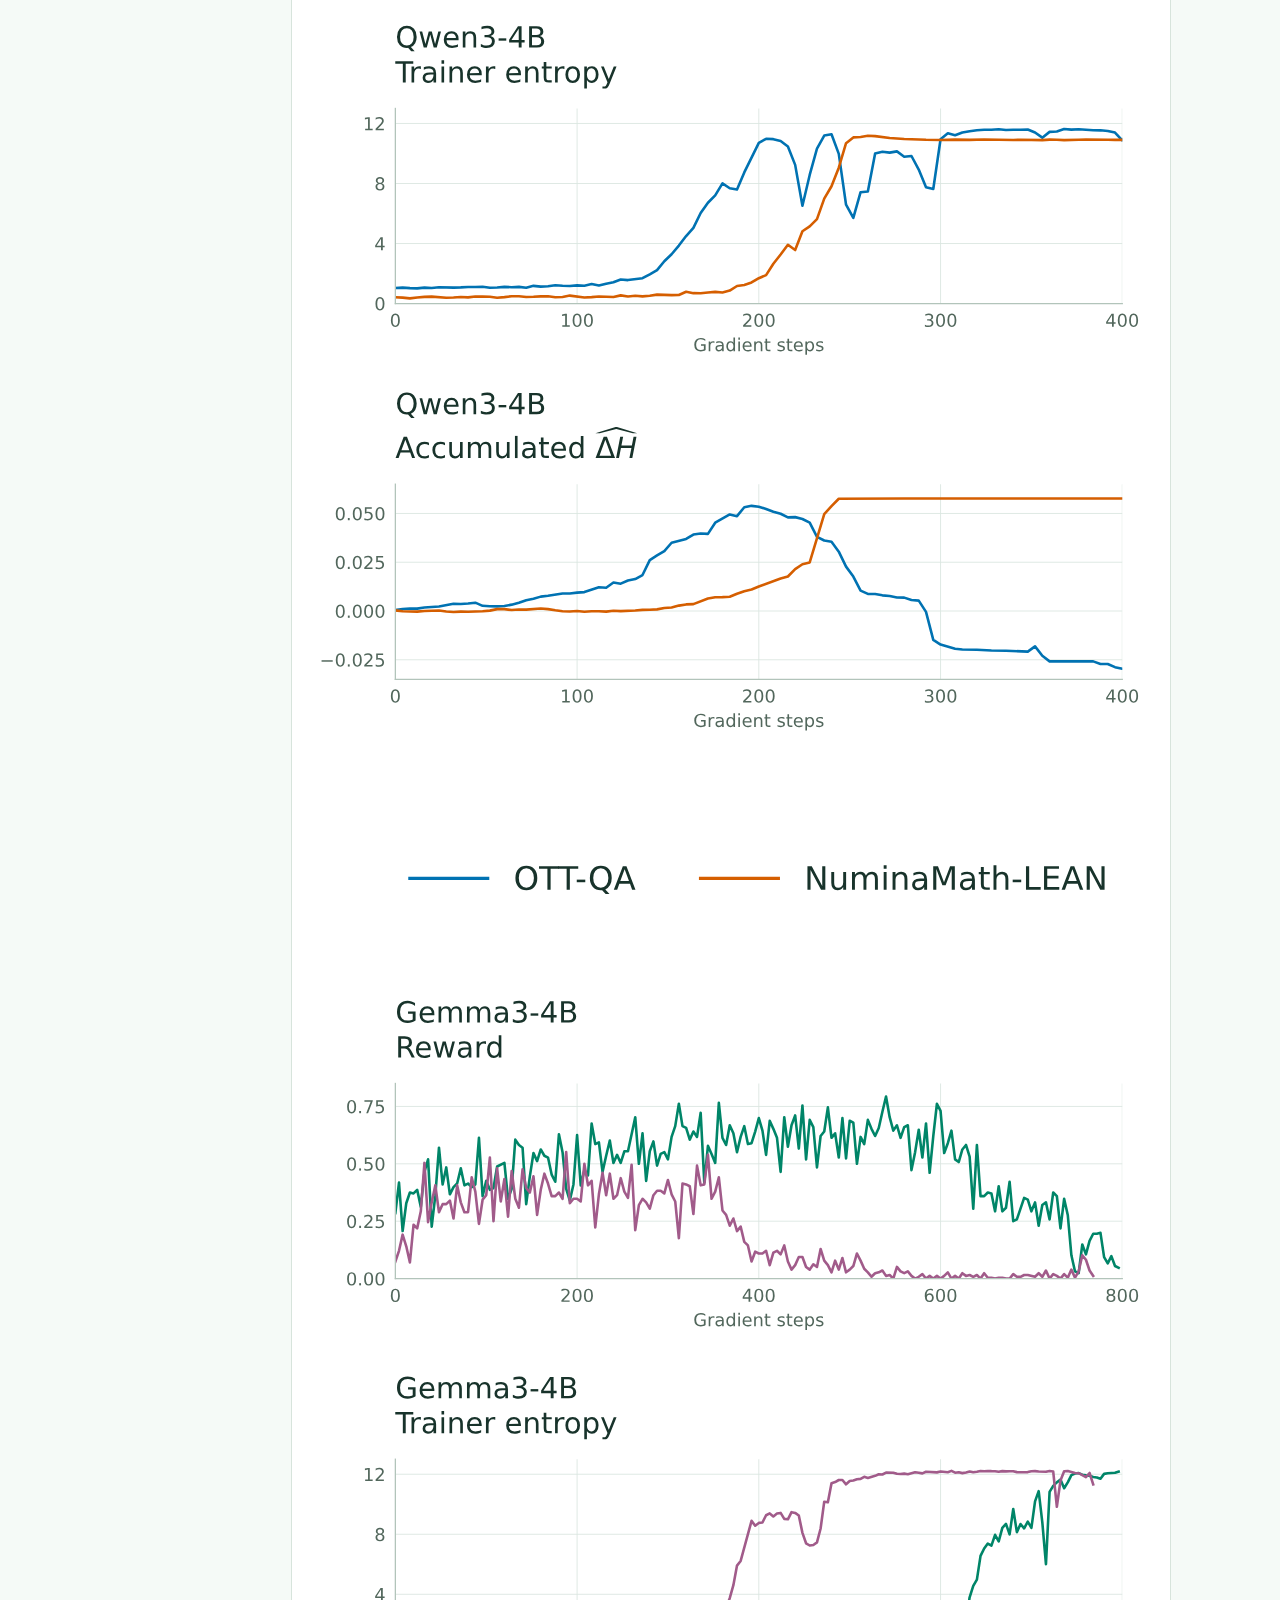
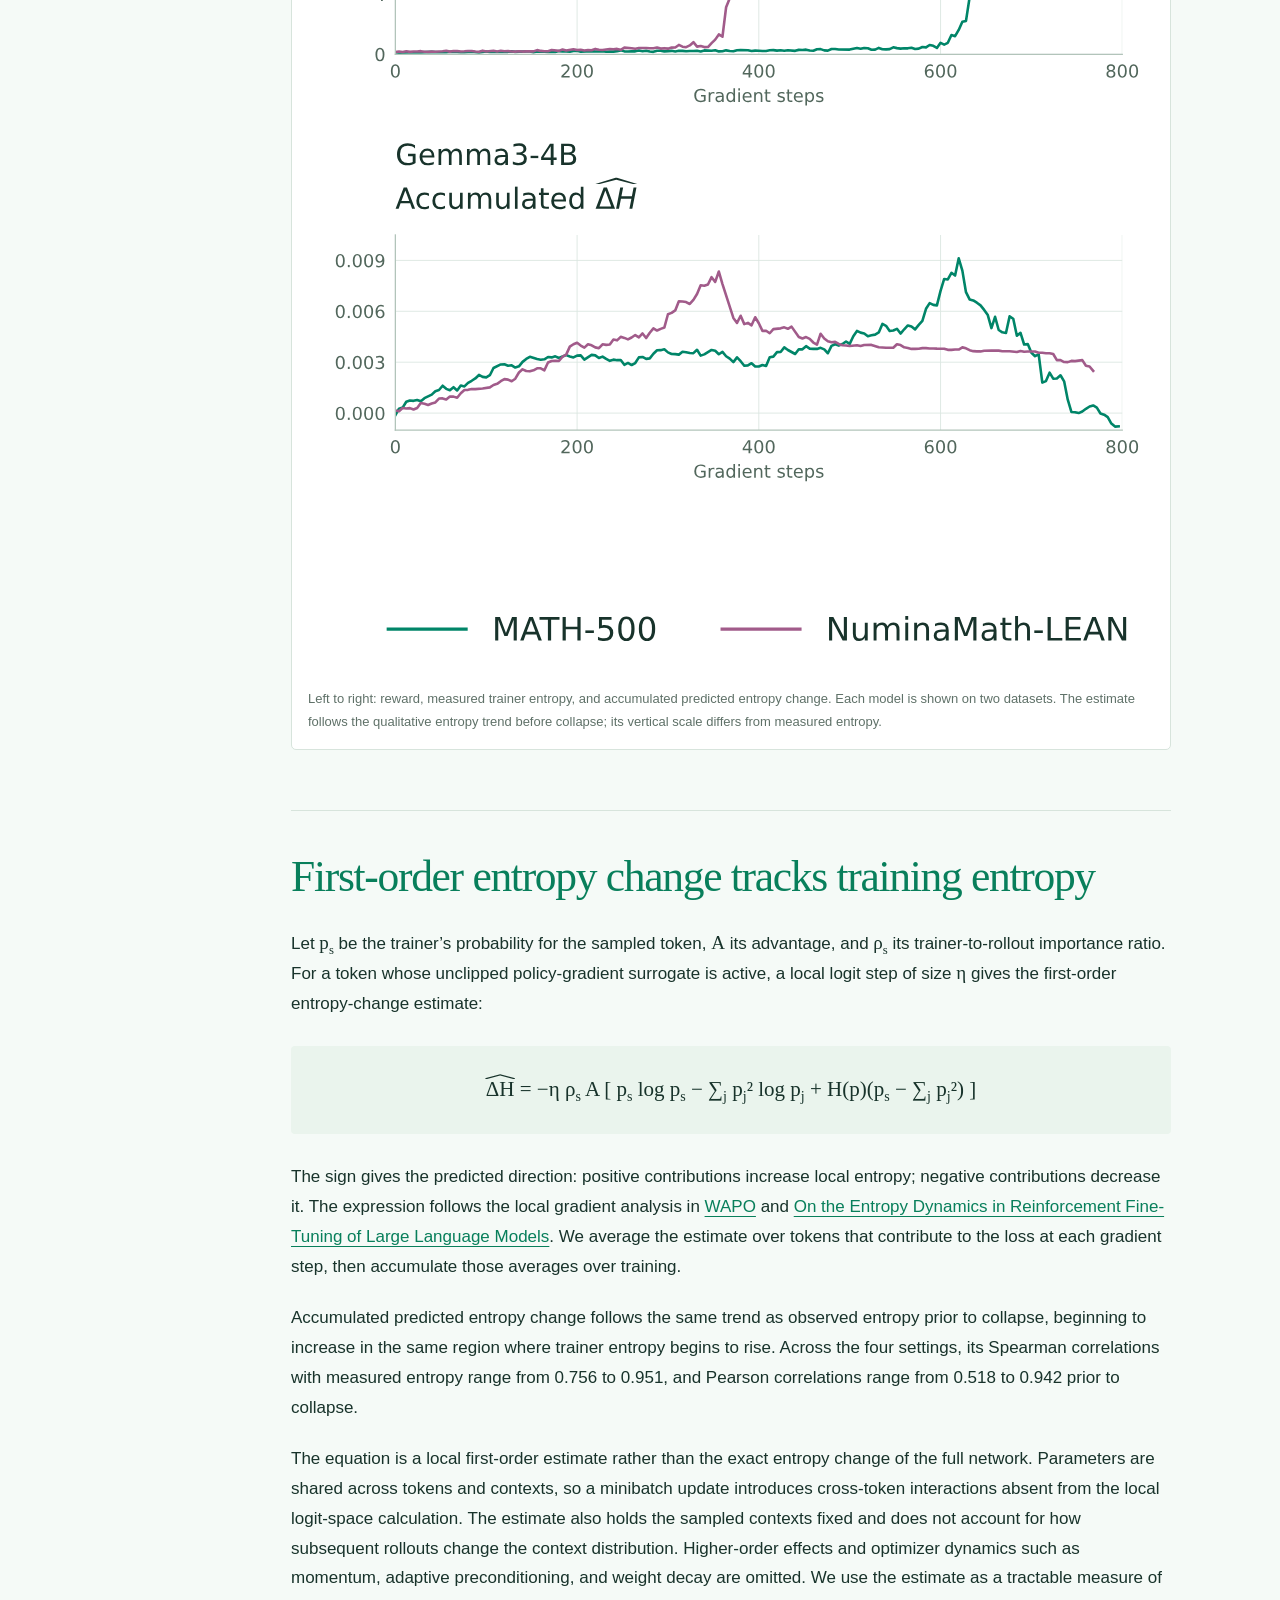
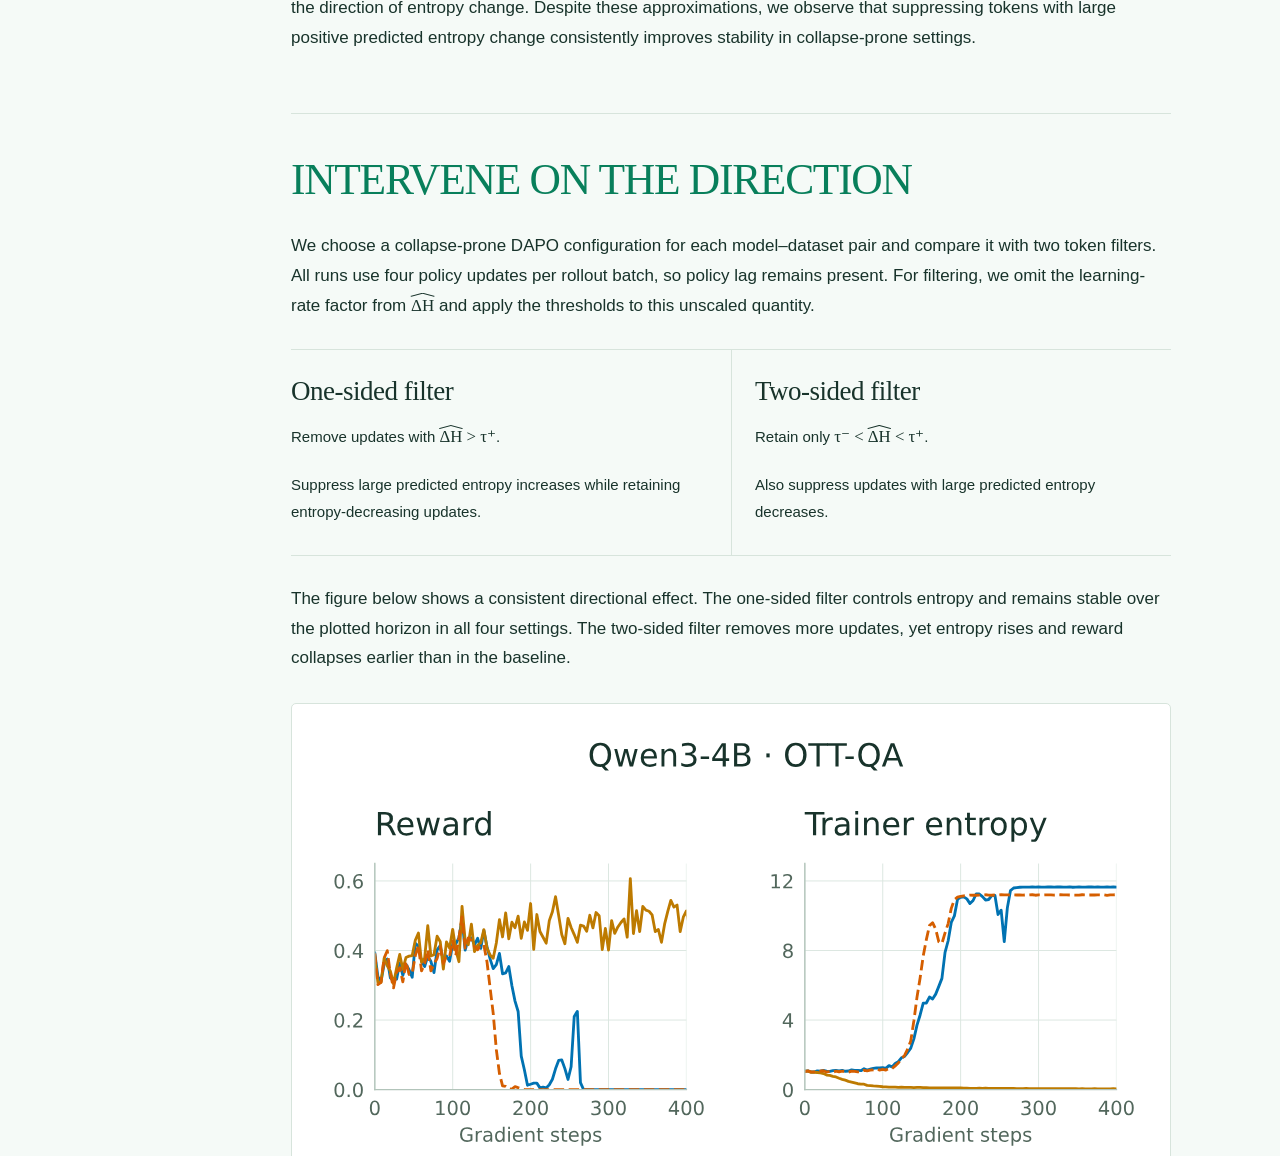
==== commit fcc6d2d1: "Polish entropy dynamics blog text and figures" ====
--- a/docs/entropy_control/index.html
+++ b/docs/entropy_control/index.html
@@ -47,8 +47,8 @@
     <article>
       <section id="overview" class="overview" aria-labelledby="overview-title">
         <h2 id="overview-title">Overview</h2>
-        <p>Reinforcement learning with verifiable rewards (RLVR) can improve a language model’s reasoning while remaining susceptible to training collapse. In the collapse-prone runs we study, reward falls as policy entropy rises sharply. A local, first-order approximation of entropy change follows the same qualitative trend before collapse. We use this signal to control the updates directly from the trainer side, without modeling the rollout policy.</p>
-        <p><strong>Removing updates with large predicted entropy increases stabilizes all four settings over the plotted training horizon.</strong> Additionally removing entropy-decreasing updates has the opposite effect: entropy rises sooner and training collapses earlier.</p>
+        <p>Reinforcement learning with verifiable rewards (RLVR) can improve a language model’s reasoning while remaining susceptible to training collapse. In the collapse-prone runs we study, reward falls as policy entropy rises sharply. A local, first-order approximation of entropy change (<span class="math-widehat">ΔH</span>) follows the same qualitative trend. We use this signal to control the updates directly from the trainer side, without modeling the rollout policy.</p>
+        <p><strong>Removing updates with large positive <span class="math-widehat">ΔH</span> stabilizes all four settings over the plotted training horizon.</strong> Additionally removing entropy-decreasing updates has the opposite effect: entropy rises sooner and training collapses earlier.</p>
         <figure id="main-result">
           <a class="figure-link" href="assets/figures/thresholds.svg" target="_blank" rel="noreferrer" aria-label="Open all four threshold experiments at full size">
             <picture><source media="(max-width: 650px)" srcset="assets/figures/thresholds-mobile.svg"><img src="assets/figures/thresholds.svg" width="1400" height="750" fetchpriority="high" alt="Reward and trainer entropy in four DAPO settings. The one-sided filter preserves reward and controls entropy, while the two-sided filter collapses earlier than the baseline."></picture>
@@ -58,14 +58,14 @@
       </section>
 
       <section id="background" class="chapter" aria-labelledby="background-title">
-        <p class="chapter-label" id="background-title">CURRENT VIEWS ON INSTABILITY</p>
+        <h2 id="background-title">CURRENT VIEWS ON INSTABILITY</h2>
         <p>Much of the work on RLVR instability starts from a mismatch between the expected reward under the current policy and the surrogate objective optimized using older rollouts. Reusing samples across gradient steps creates policy lag. Differences between training and inference engines introduce another mismatch. Importance-ratio corrections, clipping, gradient-alignment methods, and improved numerical consistency aim to control these effects. They improve stability in some settings, but do not consistently prevent collapse. Removing policy lag or enforcing closer training–inference agreement can also trade away efficiency, particularly when rollout generation and training could otherwise overlap.</p>
         <p>A related approach constrains how far the policy moves from a reference, using KL regularization or a similar loss. The reference may be the initial model, a recent rollout policy, or a moving average. Appropriately configured KL regularization can consistently stabilize asynchronous RL. However, this comparison can add cost: a separate reference may require another forward pass, while full-distribution comparisons against the rollout policy require storing or recomputing vocabulary-level probabilities.</p>
-        <p>We extend the gradient perspective introduced in our <a href="../wapo_page/">recent work</a>: how does an update change the local token distribution? Here, we estimate its effect on entropy using a <strong>closed-form, first-order expression</strong> computed from the trainer’s current distribution and the quantities already used in the policy-gradient loss. Computing the estimate requires no additional backpropagation, rollout-policy model, or saved rollout logits. It still uses the usual sampled-token importance ratio; the additional computation consists of reductions over the trainer distribution. We hope this work makes the gradient view a compelling perspective for stabilization in environments where staleness is unavoidable.</p>
+        <p>We take an alternative approach and extend the <a href="../wapo_page/">gradient perspective</a>. We estimate an update’s effect on entropy using a <strong>closed-form, first-order expression</strong> computed from the trainer’s current distribution. These quantities are already used in the policy-gradient loss. Computing the estimate requires no additional backpropagation, rollout-policy model, or saved rollout logits. It still uses the usual sampled-token importance ratio; the additional computation consists of reductions over the trainer distribution. We hope this work makes the gradient view a compelling perspective for stabilization in environments where staleness is unavoidable.</p>
       </section>
 
       <section id="collapse" class="chapter" aria-labelledby="collapse-title">
-        <h2 id="collapse-title">Entropy growth accompanies collapse.</h2>
+        <h2 id="collapse-title">Entropy growth accompanies collapse</h2>
         <p>For a next-token distribution <span class="inline-math">p</span>, entropy <span class="inline-math">H(p) = −∑<sub>j</sub> p<sub>j</sub> log p<sub>j</sub></span> measures how concentrated the prediction is over the vocabulary. Higher entropy means that probability mass is less concentrated among likely next tokens.</p>
         <p>We measure entropy under the <em>current trainer policy</em>, on contexts generated by the rollout policy, and average over sampled token positions. Across the four baseline runs below, a sharp increase accompanies reward collapse. These settings span multi-turn question answering and single-turn mathematics, two model families, and different clipping configurations.</p>
         <figure>
@@ -77,7 +77,7 @@
       </section>
 
       <section id="estimate" class="chapter" aria-labelledby="estimate-title">
-        <h2 id="estimate-title">First-order entropy change tracks training entropy.</h2>
+        <h2 id="estimate-title">First-order entropy change tracks training entropy</h2>
         <p>Let <span class="inline-math">p<sub>s</sub></span> be the trainer’s probability for the sampled token, <span class="inline-math">A</span> its advantage, and <span class="inline-math">ρ<sub>s</sub></span> its trainer-to-rollout importance ratio. For a token whose unclipped policy-gradient surrogate is active, a local logit step of size <span class="inline-math">η</span> gives the first-order entropy-change estimate:</p>
         <div class="equation" role="math" aria-label="Predicted entropy change equals minus eta times rho s times A, multiplied by p s log p s minus the sum over j of p j squared log p j, plus entropy H of p times p s minus the sum over j of p j squared.">
           <span><span class="math-widehat">ΔH</span> = −η ρ<sub>s</sub> A [ p<sub>s</sub> log p<sub>s</sub> − ∑<sub>j</sub> p<sub>j</sub>² log p<sub>j</sub> + H(p)(p<sub>s</sub> − ∑<sub>j</sub> p<sub>j</sub>²) ]</span>
@@ -88,7 +88,7 @@
       </section>
 
       <section id="control" class="chapter" aria-labelledby="control-title">
-        <p class="chapter-label" id="control-title">INTERVENE ON THE DIRECTION</p>
+        <h2 id="control-title">INTERVENE ON THE DIRECTION</h2>
         <p>We choose a collapse-prone DAPO configuration for each model–dataset pair and compare it with two token filters. All runs use four policy updates per rollout batch, so policy lag remains present. For filtering, we omit the learning-rate factor from <span class="math-widehat">ΔH</span> and apply the thresholds to this unscaled quantity.</p>
         <div class="filter-comparison">
           <div><h3>One-sided filter</h3><p>Remove updates with <span class="inline-math"><span class="math-widehat">ΔH</span> &gt; τ⁺</span>.</p><p>Suppress large predicted entropy increases while retaining entropy-decreasing updates.</p></div>
@@ -128,8 +128,8 @@
       </section>
 
       <section id="existing-methods" class="chapter" aria-labelledby="methods-title">
-        <p class="chapter-label">REVISIT EXISTING METHODS</p>
-        <h2 id="methods-title">Different masks, a common entropy signal</h2>
+        <h2 id="methods-title">REVISIT EXISTING METHODS</h2>
+        <h3>Different masks, a common entropy signal</h3>
         <p>The same estimate helps interpret interventions that were designed around other token properties. The <a href="https://arxiv.org/abs/2506.01939">80/20 entropy rule</a> trains only on the highest-entropy 20% of tokens. On NuminaMath-LEAN with Qwen3-4B, it substantially reduces accumulated predicted entropy change, keeps entropy lower, and avoids the baseline’s complete reward collapse. With Gemma3-4B, the stabilizing effect is weaker: entropy growth is delayed, but reward still degrades later.</p>
         <figure>
           <a class="figure-link" href="assets/figures/high-entropy-tokens.svg" target="_blank" rel="noreferrer" aria-label="Open the high-entropy token selection comparison at full size">
@@ -148,14 +148,13 @@
       </section>
 
       <section id="discussion" class="chapter" aria-labelledby="discussion-title">
-        <p class="chapter-label">WHAT THIS VIEW GIVES US</p>
-        <h2 id="discussion-title">A practical signal on the trainer side.</h2>
+        <h2 id="discussion-title">WHAT THIS VIEW GIVES US</h2>
+        <h3>A practical signal on the trainer side</h3>
         <p>In the entropy-growth failures studied here, a local first-order signal tracks the observed dynamics, and directly filtering its positive tail improves stability. The gradient view gives a complementary way to act on what the resulting updates do to the trainer’s distribution.</p>
         <p>The evidence covers selected collapse-prone configurations, two model families in the main filtering experiments, and finite training horizons. The method introduces thresholds, and suppressing entropy growth too aggressively may affect exploration. Decreasing entropy can also lead to collapse, as shown by the <a href="../wapo_page/#regimes">negative-valley-only experiments in WAPO</a>. Addressing this low-entropy failure mode and developing methods that regulate both stability and exploration without additional selection hyperparameters remain open directions.</p>
       </section>
       <footer class="article-footer">
         <p>Based on <a href="assets/paper.pdf">Diagnosing and Stabilizing RLVR Training through Entropy Dynamics</a> by Prasanth YSS, Zhichen Ren, Guangwei Yu, and Satya Krishna Gorti, Layer 6 AI.</p>
-        <p>Related reading: <a href="../wapo_page/">the WAPO research note</a>, <a href="https://arxiv.org/abs/2512.21852">A Comedy of Estimators</a>, and <a href="https://brianbartoldson.wordpress.com/2026/05/04/cheaply-approximating-kl-against-an-ema-an-async-rl-hack/">Bartoldson’s EMA-reference analysis</a>. Related discussion: <a href="https://x.com/bartoldson/status/2119541651953897489">Bartoldson on X</a>.</p>
         <div><a href="assets/data/provenance.json">Figure sources</a><a href="https://github.com/layer6ai-labs/wapo">Repository</a><a href="#top">Back to top</a></div>
       </footer>
     </article>
--- a/docs/entropy_control/styles.css
+++ b/docs/entropy_control/styles.css
@@ -61,10 +61,9 @@
 article { min-width: 0; }
 p { margin: 0 0 22px; }
 strong { font-weight: 650; }
-h2 { font: 400 clamp(32px, 3.4vw, 44px)/1.17 var(--serif); letter-spacing: -1.3px; margin: 0 0 27px; }
+h2 { color: var(--accent); font: 400 clamp(32px, 3.4vw, 44px)/1.17 var(--serif); letter-spacing: -1.3px; margin: 0 0 27px; }
 h3 { font: 400 27px/1.2 var(--serif); margin: 0 0 17px; letter-spacing: -.5px; }
 .chapter { border-top: 1px solid var(--line); padding-top: 40px; margin-top: 60px; }
-.chapter-label { font-size: 12px; color: var(--accent); letter-spacing: .12em; font-weight: 600; margin-bottom: 17px; }
 .inline-math { font: 1.12em var(--serif); }
 sub, sup { font-size: .67em; line-height: 0; }
 figure { border: 1px solid var(--line); border-radius: 5px; margin: 30px 0; padding: 16px; background: var(--surface); }
